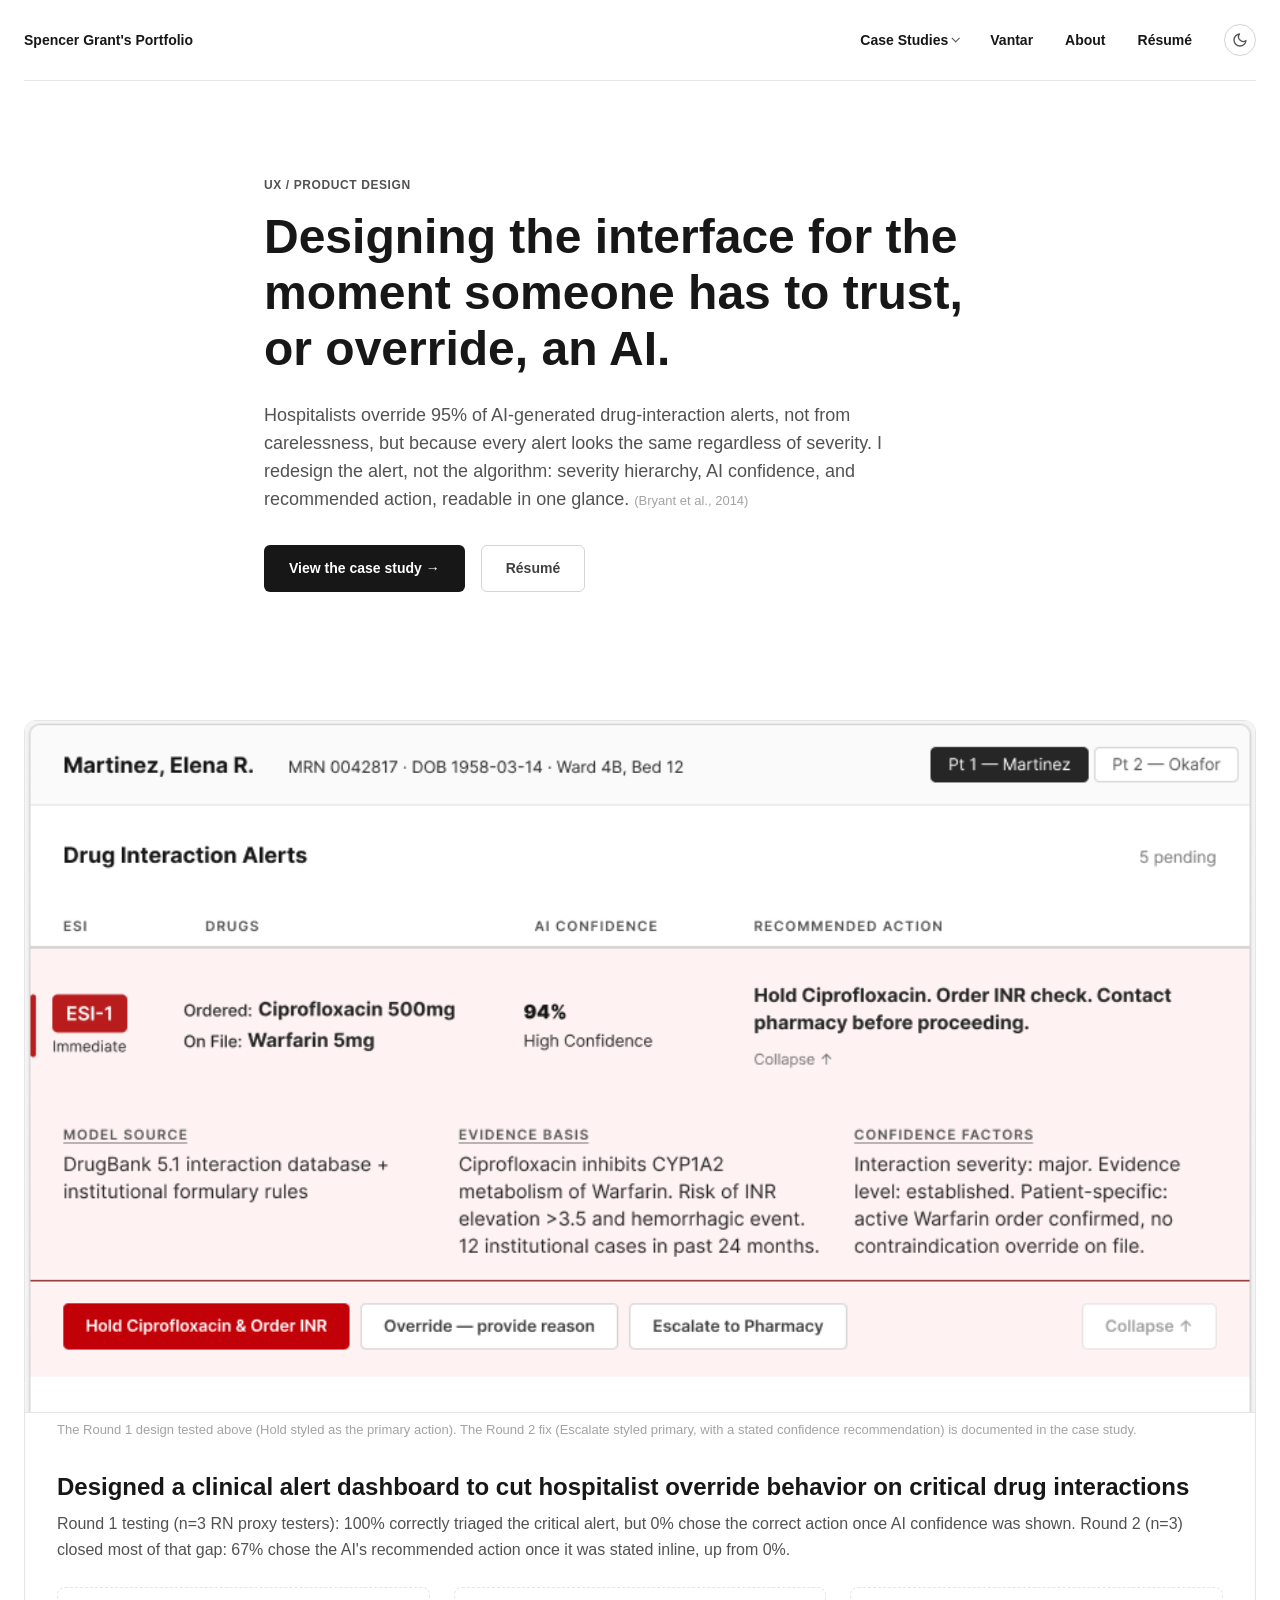
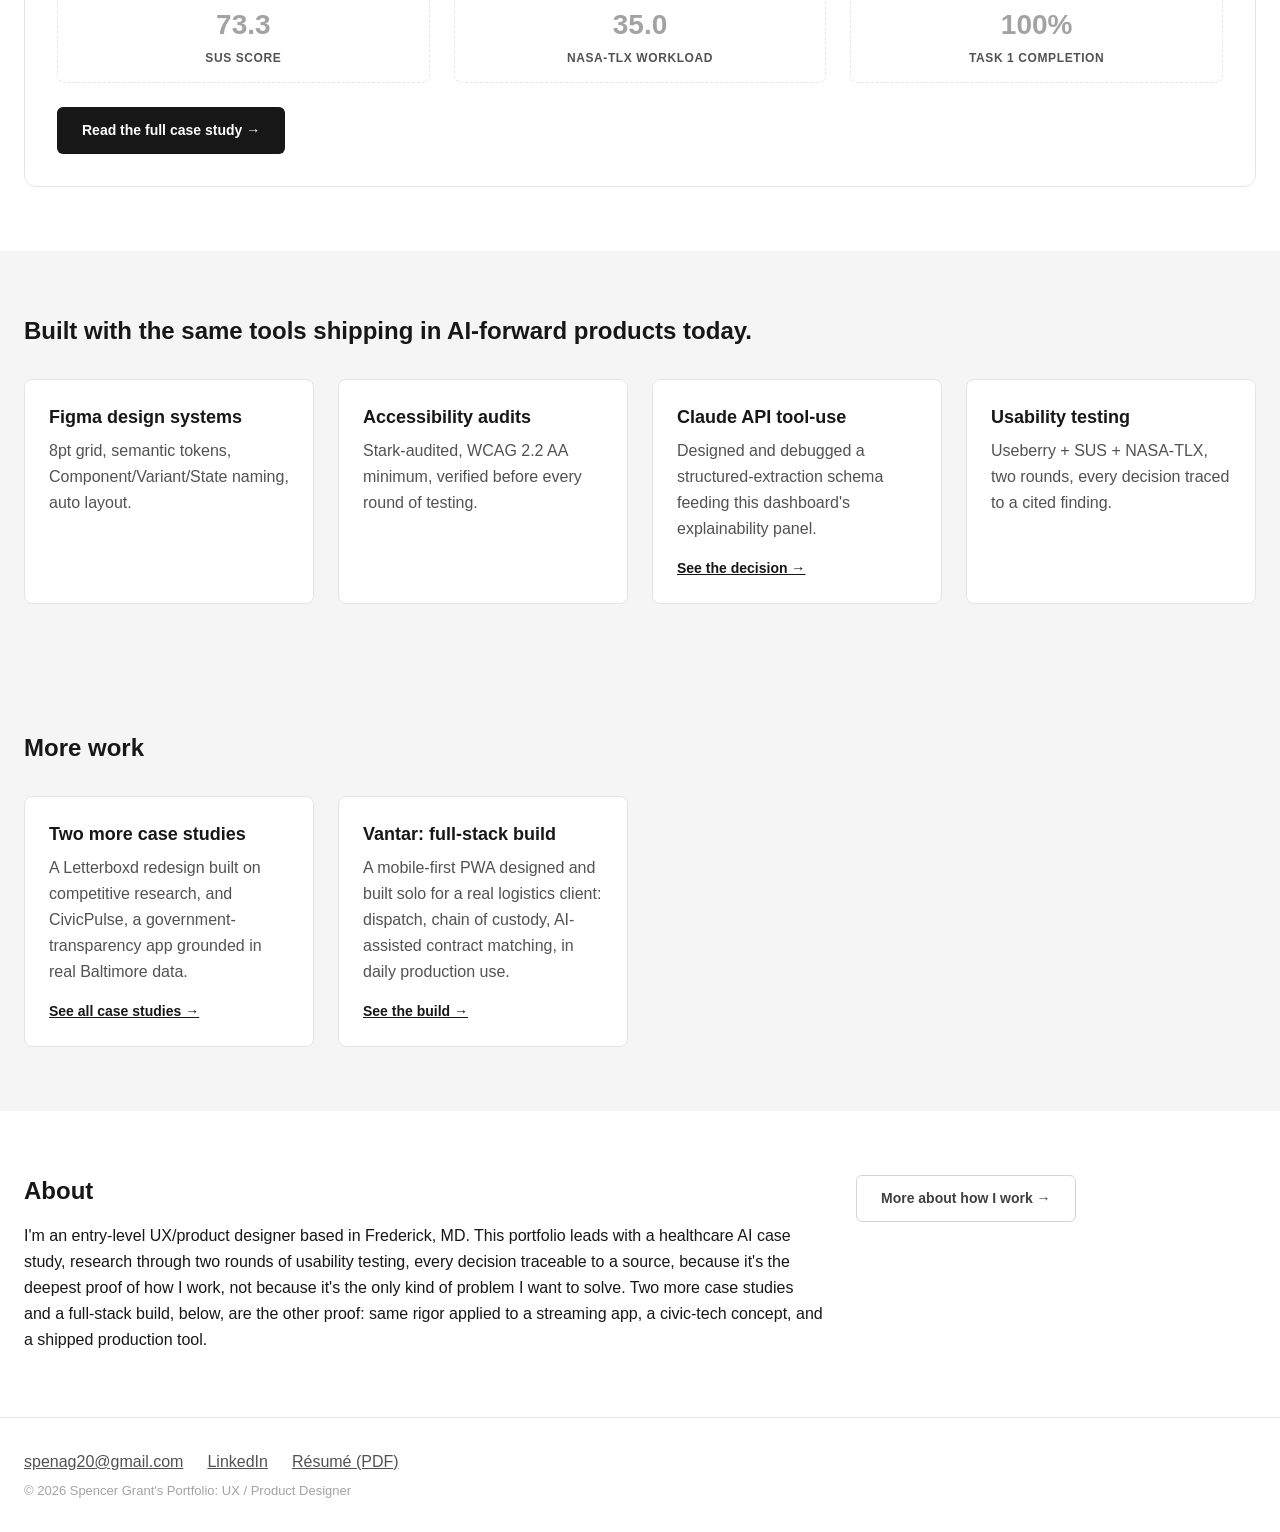
==== index.html @ dddcddc1 "Rename remaining Healthcare AI Dashboard references to Alert Fatigue Case Study Finishes the rename " ====
<!DOCTYPE html>
<html lang="en">
<head>
<meta charset="UTF-8">
<meta name="viewport" content="width=device-width, initial-scale=1.0">
<title>Spencer Grant's Portfolio: UX / Product Designer</title>
<meta name="description" content="UX/product design portfolio: a healthcare AI case study built through two rounds of usability testing (SUS, NASA-TLX, WCAG 2.2), plus a shipped full-stack PWA in daily production use.">
<link rel="icon" type="image/svg+xml" href="data:image/svg+xml,%3Csvg xmlns='http://www.w3.org/2000/svg' viewBox='0 0 32 32'%3E%3Crect width='32' height='32' rx='7' fill='%23171717'/%3E%3Ctext x='16' y='21.5' font-family='Arial,Helvetica,sans-serif' font-size='13' font-weight='700' fill='%23f5f5f5' text-anchor='middle'%3ESG%3C/text%3E%3C/svg%3E">
<link rel="stylesheet" href="styles.css">
<script src="theme.js"></script>
</head>
<body>

<div class="container">
  <nav class="site-nav">
    <a class="logo" href="index.html">Spencer Grant's Portfolio</a>
    <div class="nav-right">
    <ul id="nav-menu">
      <li class="nav-dropdown">
        <a href="case-studies.html">Case Studies</a>
        <div class="nav-dropdown-menu">
          <a href="case-study.html">Alert Fatigue Case Study<span>Tackling alarm fatigue in clinical alerts</span></a>
          <a href="letterboxd.html">Reframing Letterboxd<span>Implementing new features and improving user engagement</span></a>
          <a href="civicpulse.html">CivicPulse<span>Making civic data transparent</span></a>
        </div>
      </li>
      <li><a href="vantar.html">Vantar</a></li>
      <li><a href="about.html">About</a></li>
      <li><a href="resume.html">Résumé</a></li>
    </ul>
    <button id="theme-toggle" class="theme-toggle" type="button" aria-label="Toggle dark mode"></button>
    <button id="nav-toggle" class="nav-toggle" type="button" aria-label="Open menu" aria-expanded="false" aria-controls="nav-menu">
      <span class="nav-toggle-bar"></span>
      <span class="nav-toggle-bar"></span>
      <span class="nav-toggle-bar"></span>
    </button>
  </div>
  </nav>
</div>

<!-- HERO -->
<section class="hero">
  <div class="container prose">
    <p class="type-label-upper eyebrow">UX / Product Design</p>
    <h1 class="type-display">Designing the interface for the moment someone has to trust, or override, an AI.</h1>
    <p class="type-body-lg subline">
      Hospitalists override 95% of AI-generated drug-interaction alerts, not from carelessness, but because
      every alert looks the same regardless of severity. I redesign the alert, not the algorithm: severity
      hierarchy, AI confidence, and recommended action, readable in one glance.
      <cite class="type-caption">(Bryant et al., 2014)</cite>
    </p>
    <div class="btn-row">
      <a class="btn btn-primary" href="case-study.html">View the case study →</a>
      <a class="btn btn-secondary" href="resume.html">Résumé</a>
    </div>
  </div>
</section>

<!-- FEATURED CASE STUDY -->
<section>
  <div class="container">
    <div class="featured-card">
      <div class="image-slot" style="padding: 0; align-items: flex-start;">
        <img src="assets/triage-esi1-expanded.png" alt="Alert Fatigue Case Study: the ESI-1 critical alert expanded, showing AI confidence, evidence basis, and the Hold/Override/Escalate action row" style="width:100%; height:100%; object-fit: cover; object-position: top;">
      </div>
      <p class="type-caption" style="padding: var(--sp-sm) var(--sp-xl) 0;">The Round 1 design tested above (Hold styled as the primary action). The Round 2 fix (Escalate styled primary, with a stated confidence recommendation) is documented in the case study.</p>
      <div class="card-body">
        <h2 class="type-h2">Designed a clinical alert dashboard to cut hospitalist override behavior on critical drug interactions</h2>
        <p class="type-body outcome-line">
          Round 1 testing (n=3 RN proxy testers): 100% correctly triaged the critical alert, but 0% chose
          the correct action once AI confidence was shown. Round 2 (n=3) closed most of that gap: 67%
          chose the AI's recommended action once it was stated inline, up from 0%.
        </p>
        <div class="stat-row">
          <div class="stat">
            <div class="value">73.3</div>
            <div class="type-label-upper label">SUS Score</div>
          </div>
          <div class="stat">
            <div class="value">35.0</div>
            <div class="type-label-upper label">NASA-TLX Workload</div>
          </div>
          <div class="stat">
            <div class="value">100%</div>
            <div class="type-label-upper label">Task 1 Completion</div>
          </div>
        </div>
        <a class="btn btn-primary" href="case-study.html">Read the full case study →</a>
      </div>
    </div>
  </div>
</section>

<!-- TECHNICAL LITERACY -->
<section class="section-muted">
  <div class="container">
    <h2 class="type-h2" style="margin-bottom: var(--sp-xl);">Built with the same tools shipping in AI-forward products today.</h2>
    <div class="tile-grid">
      <div class="tile">
        <h3 class="type-h3">Figma design systems</h3>
        <p class="type-body">8pt grid, semantic tokens, Component/Variant/State naming, auto layout.</p>
      </div>
      <div class="tile">
        <h3 class="type-h3">Accessibility audits</h3>
        <p class="type-body">Stark-audited, WCAG 2.2 AA minimum, verified before every round of testing.</p>
      </div>
      <div class="tile">
        <h3 class="type-h3">Claude API tool-use</h3>
        <p class="type-body">Designed and debugged a structured-extraction schema feeding this dashboard's explainability panel.</p>
        <a href="case-study.html#d1-002">See the decision →</a>
      </div>
      <div class="tile">
        <h3 class="type-h3">Usability testing</h3>
        <p class="type-body">Useberry + SUS + NASA-TLX, two rounds, every decision traced to a cited finding.</p>
      </div>
    </div>
  </div>
</section>

<!-- MORE WORK -->
<section class="section-muted">
  <div class="container">
    <h2 class="type-h2" style="margin-bottom: var(--sp-xl);">More work</h2>
    <div class="tile-grid">
      <div class="tile">
        <h3 class="type-h3">Two more case studies</h3>
        <p class="type-body">A Letterboxd redesign built on competitive research, and CivicPulse, a government-transparency app grounded in real Baltimore data.</p>
        <a href="case-studies.html">See all case studies →</a>
      </div>
      <div class="tile">
        <h3 class="type-h3">Vantar: full-stack build</h3>
        <p class="type-body">A mobile-first PWA designed and built solo for a real logistics client: dispatch, chain of custody, AI-assisted contract matching, in daily production use.</p>
        <a href="vantar.html">See the build →</a>
      </div>
    </div>
  </div>
</section>

<!-- ABOUT TEASER -->
<section>
  <div class="container split">
    <div>
      <h2 class="type-h2" style="margin-bottom: var(--sp-md);">About</h2>
      <p class="type-body">
        I'm an entry-level UX/product designer based in Frederick, MD. This portfolio leads with a
        healthcare AI case study, research through two rounds of usability testing, every decision
        traceable to a source, because it's the deepest proof of how I work, not because it's the only kind
        of problem I want to solve. Two more case studies and a full-stack build, below, are the other
        proof: same rigor applied to a streaming app, a civic-tech concept, and a shipped production tool.
      </p>
    </div>
    <div>
      <a class="btn btn-secondary" href="about.html">More about how I work →</a>
    </div>
  </div>
</section>

<footer class="site-footer">
  <div class="container">
    <div class="links">
      <a href="mailto:spenag20@gmail.com">spenag20@gmail.com</a>
      <a href="https://www.linkedin.com/in/spencergrantux" target="_blank" rel="noopener">LinkedIn</a>
      <a href="resume.html">Résumé (PDF)</a>
    </div>
    <p class="type-caption">© 2026 Spencer Grant's Portfolio: UX / Product Designer</p>
  </div>
</footer>

</body>
</html>
---- styles.css ----
/* Portfolio prototype styles — tokens sourced from portfolio/VISUAL_SYSTEM.md,
   which itself extends case-studies/case-study-1-healthcare-ai/design/FIGMA_SPEC.md.
   Chrome is intentionally monochrome — color is reserved for product screenshots. */

*, *::before, *::after { box-sizing: border-box; margin: 0; padding: 0; }

:root {
  /* Color */
  --text-primary: #171717;
  --text-secondary: #525252;
  --text-tertiary: #a3a3a3;
  --surface-default: #ffffff;
  --surface-muted: #f5f5f5;
  --border-default: #e5e5e5;
  --button-primary: #171717;
  --button-primary-text: #ffffff;
  --button-secondary: #ffffff;
  --button-secondary-text: #404040;
  --button-border: #d4d4d4;
  --button-primary-hover: #000000;

  /* Spacing (8pt scale, extended per VISUAL_SYSTEM.md) */
  --sp-xs: 4px;
  --sp-sm: 8px;
  --sp-md: 16px;
  --sp-lg: 24px;
  --sp-xl: 32px;
  --sp-2xl: 48px;
  --sp-3xl: 64px;
  --sp-4xl: 96px;

  /* Layout */
  --container-max: 1280px;
  --prose-max: 800px;
}

@media (prefers-color-scheme: dark) {
  :root:not([data-theme="light"]) {
    --text-primary: #f5f5f5;
    --text-secondary: #a3a3a3;
    --text-tertiary: #737373;
    --surface-default: #171717;
    --surface-muted: #262626;
    --border-default: #404040;
    --button-primary: #f5f5f5;
    --button-primary-text: #171717;
    --button-secondary: #262626;
    --button-secondary-text: #e5e5e5;
    --button-border: #525252;
    --button-primary-hover: #ffffff;
  }
}

:root[data-theme="dark"] {
  --text-primary: #f5f5f5;
  --text-secondary: #a3a3a3;
  --text-tertiary: #737373;
  --surface-default: #171717;
  --surface-muted: #262626;
  --border-default: #404040;
  --button-primary: #f5f5f5;
  --button-primary-text: #171717;
  --button-secondary: #262626;
  --button-secondary-text: #e5e5e5;
  --button-border: #525252;
  --button-primary-hover: #ffffff;
}

@media print {
  :root, :root[data-theme="dark"], :root[data-theme="light"] {
    --text-primary: #171717;
    --text-secondary: #525252;
    --text-tertiary: #a3a3a3;
    --surface-default: #ffffff;
    --surface-muted: #f5f5f5;
    --border-default: #e5e5e5;
    --button-primary: #171717;
    --button-primary-text: #ffffff;
    --button-secondary: #ffffff;
    --button-secondary-text: #404040;
    --button-border: #d4d4d4;
  }
}

html { -webkit-text-size-adjust: 100%; }

body {
  font-family: -apple-system, 'SF Pro Text', 'Segoe UI', Roboto, Inter, sans-serif;
  background: var(--surface-default);
  color: var(--text-primary);
  line-height: 1.5;
  transition: background-color 0.15s ease, color 0.15s ease;
}

a { color: inherit; }

/* ── Type scale ── */

.type-display { font-size: 48px; font-weight: 700; line-height: 56px; }
.type-h1 { font-size: 32px; font-weight: 700; line-height: 40px; }
.type-h2 { font-size: 24px; font-weight: 700; line-height: 32px; }
.type-h3 { font-size: 18px; font-weight: 600; line-height: 26px; }
.type-body-lg { font-size: 18px; font-weight: 400; line-height: 28px; }
.type-body { font-size: 16px; font-weight: 400; line-height: 26px; }
.type-caption { font-size: 13px; font-weight: 400; line-height: 18px; color: var(--text-tertiary); }
.type-label-upper {
  font-size: 12px; font-weight: 600; line-height: 16px;
  text-transform: uppercase; letter-spacing: 0.05em; color: var(--text-secondary);
}

@media (max-width: 640px) {
  .type-display { font-size: 34px; line-height: 42px; }
  .type-h1 { font-size: 26px; line-height: 34px; }
  .type-h2 { font-size: 20px; line-height: 28px; }
}

/* ── Layout ── */

.container { max-width: var(--container-max); margin: 0 auto; padding: 0 var(--sp-lg); }
.prose { max-width: var(--prose-max); }

section { padding: var(--sp-3xl) 0; }
@media (max-width: 640px) { section { padding: var(--sp-2xl) 0; } }

.section-muted { background: var(--surface-muted); }

/* ── Nav ── */

.site-nav {
  display: flex;
  align-items: center;
  justify-content: space-between;
  padding: var(--sp-lg) 0;
  border-bottom: 1px solid var(--border-default);
}

.site-nav .logo { font-weight: 700; text-decoration: none; }

.nav-right { display: flex; align-items: center; gap: var(--sp-xl); }

.site-nav ul {
  display: flex;
  gap: var(--sp-xl);
  list-style: none;
}

.site-nav a { text-decoration: none; font-size: 14px; font-weight: 600; }
.site-nav a:hover { text-decoration: underline; }

.nav-dropdown { position: relative; }
.nav-dropdown > a { display: inline-flex; align-items: center; gap: 4px; }
.nav-dropdown > a::after {
  content: "";
  width: 6px;
  height: 6px;
  border-right: 1.5px solid var(--text-secondary);
  border-bottom: 1.5px solid var(--text-secondary);
  transform: rotate(45deg) translateY(-1px);
  margin-top: -3px;
}

.nav-dropdown-menu {
  position: absolute;
  top: 100%;
  left: -12px;
  margin-top: var(--sp-sm);
  min-width: 240px;
  background: var(--surface-default);
  border: 1px solid var(--border-default);
  border-radius: 8px;
  box-shadow: 0 12px 28px rgba(0, 0, 0, 0.12);
  padding: var(--sp-xs);
  opacity: 0;
  visibility: hidden;
  transform: translateY(-4px);
  transition: opacity 0.15s ease, transform 0.15s ease, visibility 0.15s;
  z-index: 30;
}

.nav-dropdown:hover .nav-dropdown-menu,
.nav-dropdown:focus-within .nav-dropdown-menu {
  opacity: 1;
  visibility: visible;
  transform: translateY(0);
}

.nav-dropdown-menu a {
  display: flex;
  flex-direction: column;
  gap: 2px;
  padding: var(--sp-sm) var(--sp-md);
  border-radius: 6px;
  font-weight: 600;
  white-space: nowrap;
}
.nav-dropdown-menu a:hover { background: var(--surface-muted); text-decoration: none; }
.nav-dropdown-menu a span {
  font-size: 12px;
  font-weight: 400;
  color: var(--text-tertiary);
}

@media (prefers-reduced-motion: reduce) {
  .nav-dropdown-menu { transition: none; }
}

.theme-toggle {
  display: inline-flex;
  align-items: center;
  justify-content: center;
  width: 32px;
  height: 32px;
  color: var(--text-secondary);
  background: none;
  border: 1px solid var(--button-border);
  border-radius: 50%;
  padding: 0;
  cursor: pointer;
}
.theme-toggle:hover { color: var(--text-primary); border-color: var(--text-tertiary); }
.theme-toggle svg { display: block; }

/* ── Mobile nav toggle ── */

.nav-toggle {
  display: none;
  flex-direction: column;
  justify-content: center;
  align-items: center;
  gap: 4px;
  width: 32px;
  height: 32px;
  padding: 0;
  background: none;
  border: none;
  cursor: pointer;
  flex-shrink: 0;
}
.nav-toggle-bar {
  display: block;
  width: 18px;
  height: 2px;
  background: var(--text-primary);
  border-radius: 2px;
  transition: transform 0.2s ease, opacity 0.2s ease;
}
.nav-toggle[aria-expanded="true"] .nav-toggle-bar:nth-child(1) { transform: translateY(6px) rotate(45deg); }
.nav-toggle[aria-expanded="true"] .nav-toggle-bar:nth-child(2) { opacity: 0; }
.nav-toggle[aria-expanded="true"] .nav-toggle-bar:nth-child(3) { transform: translateY(-6px) rotate(-45deg); }
@media (prefers-reduced-motion: reduce) {
  .nav-toggle-bar { transition: none; }
}

@media (max-width: 768px) {
  .nav-toggle { display: flex; }

  .site-nav { position: relative; }

  .site-nav ul {
    display: none;
    position: absolute;
    top: 100%;
    left: calc(-1 * var(--sp-lg));
    right: calc(-1 * var(--sp-lg));
    flex-direction: column;
    gap: 0;
    background: var(--surface-default);
    border-bottom: 1px solid var(--border-default);
    padding: var(--sp-sm) var(--sp-lg) var(--sp-lg);
    box-shadow: 0 12px 28px rgba(0, 0, 0, 0.12);
    z-index: 40;
  }
  .site-nav ul.is-open { display: flex; }
  .site-nav ul li { width: 100%; }
  .site-nav ul > li > a { display: block; padding: var(--sp-sm) 0; }

  .nav-dropdown > a::after { display: none; }
  .nav-dropdown-menu {
    position: static;
    opacity: 1;
    visibility: visible;
    transform: none;
    box-shadow: none;
    border: none;
    border-radius: 0;
    padding: 0 0 var(--sp-xs) var(--sp-md);
    margin-top: 0;
    min-width: 0;
    display: none;
    flex-direction: column;
  }
  .site-nav ul.is-open .nav-dropdown-menu { display: flex; }
  .nav-dropdown-menu a { padding: var(--sp-xs) 0; white-space: normal; }
}

/* ── Buttons ── */

.btn {
  display: inline-flex;
  align-items: center;
  gap: var(--sp-sm);
  padding: 12px var(--sp-lg);
  border-radius: 6px;
  font-size: 14px;
  font-weight: 600;
  text-decoration: none;
  border: 1px solid transparent;
}

.btn-primary { background: var(--button-primary); color: var(--button-primary-text); }
.btn-primary:hover { background: var(--button-primary-hover); }

.btn-secondary {
  background: var(--button-secondary);
  color: var(--button-secondary-text);
  border-color: var(--button-border);
}
.btn-secondary:hover { background: var(--surface-muted); }

.btn-row { display: flex; gap: var(--sp-md); flex-wrap: wrap; }

/* ── Hero ── */

.hero { padding-top: var(--sp-4xl); padding-bottom: var(--sp-3xl); }
.hero .eyebrow { margin-bottom: var(--sp-md); }
.hero h1 { margin-bottom: var(--sp-lg); }
.hero .subline { color: var(--text-secondary); margin-bottom: var(--sp-xl); max-width: 640px; }
.hero cite { font-style: normal; color: var(--text-tertiary); }

/* ── Featured case study ── */

.featured-card {
  border: 1px solid var(--border-default);
  border-radius: 12px;
  overflow: hidden;
}

.image-slot {
  background: var(--surface-muted);
  aspect-ratio: 16 / 9;
  display: flex;
  align-items: center;
  justify-content: center;
  color: var(--text-tertiary);
  font-size: 14px;
}

.figma-embed {
  border: 1px solid var(--border-default);
  border-radius: 8px;
  overflow: hidden;
  margin-bottom: var(--sp-sm);
  background: var(--surface-muted);
}

.figma-embed iframe {
  display: block;
  width: 100%;
  height: 640px;
  border: none;
}

.shot-frame {
  position: relative;
  border: 1px solid var(--border-default);
  border-radius: 8px;
  overflow: hidden;
  margin-bottom: var(--sp-sm);
}

.shot-frame img {
  display: block;
  width: 100%;
  height: auto;
}

/* Expand-on-hover, scoped to compact screenshot grids where thumbnails
   are too small to read at a glance (Vantar's "A closer look" gallery,
   Letterboxd's current-vs-redesign comparison). */
.shot-zoom-grid .shot-frame {
  transition: transform 0.3s ease, box-shadow 0.3s ease;
  cursor: zoom-in;
}
.shot-zoom-grid .shot-frame:hover {
  transform: scale(1.6);
  z-index: 10;
  box-shadow: 0 12px 32px rgba(0, 0, 0, 0.35);
}
@media (prefers-reduced-motion: reduce) {
  .shot-zoom-grid .shot-frame { transition: none; }
  .shot-zoom-grid .shot-frame:hover { transform: none; box-shadow: none; }
}

/* Compact current-vs-redesign screenshot rows (Letterboxd case study) */
.compare-row-label { color: var(--text-tertiary); }
.compare-row-label.is-after { color: var(--text-primary); }
.compare-thumbs {
  display: grid;
  grid-template-columns: repeat(4, minmax(0, 200px));
  gap: var(--sp-md);
  justify-content: center;
}
.compare-thumbs .shot-frame { margin-bottom: var(--sp-xs); }
.compare-thumbs .type-caption { text-align: center; }
@media (max-width: 640px) {
  .compare-thumbs { grid-template-columns: repeat(2, minmax(0, 160px)); }
}

.featured-card .image-slot {
  border-bottom: 1px solid var(--border-default);
  aspect-ratio: 16 / 9;
  display: flex;
  align-items: center;
  justify-content: center;
  color: var(--text-tertiary);
  font-size: 14px;
}

.featured-card .card-body { padding: var(--sp-xl); }
.featured-card h2 { margin-bottom: var(--sp-sm); }
.featured-card .outcome-line { color: var(--text-secondary); margin-bottom: var(--sp-lg); }

/* ── Stat callouts ── */

.stat-row {
  display: grid;
  grid-template-columns: repeat(3, 1fr);
  gap: var(--sp-lg);
  margin-bottom: var(--sp-lg);
}

@media (max-width: 640px) {
  .stat-row { grid-template-columns: 1fr; }
}

.stat {
  border: 1px dashed var(--border-default);
  border-radius: 8px;
  padding: var(--sp-md);
  text-align: center;
}

.stat .value {
  font-size: 28px;
  font-weight: 700;
  color: var(--text-tertiary);
}

.stat .value.filled { color: var(--text-primary); }

.stat .label { margin-top: var(--sp-xs); }

/* ── Pending placeholder ── */

.pending {
  display: inline-block;
  border: 1px dashed var(--border-default);
  border-radius: 6px;
  padding: 2px 8px;
  font-size: 12px;
  font-weight: 600;
  color: var(--text-tertiary);
  background: var(--surface-muted);
}

.pending-block {
  border: 1px dashed var(--border-default);
  border-radius: 8px;
  padding: var(--sp-lg);
  background: var(--surface-muted);
  color: var(--text-secondary);
  font-size: 14px;
}

/* ── Technical literacy strip ── */

.tile-grid {
  display: grid;
  grid-template-columns: repeat(4, 1fr);
  gap: var(--sp-lg);
}

@media (max-width: 900px) {
  .tile-grid { grid-template-columns: repeat(2, 1fr); }
}
@media (max-width: 480px) {
  .tile-grid { grid-template-columns: 1fr; }
}

/* Narrower variant for card grids holding paragraph-length copy (case
   study findings/decisions, build tiles) — 4 tracks leaves columns too
   tight for that much text even at the full .container width. */
.tile-grid-prose { grid-template-columns: repeat(2, 1fr); }
@media (max-width: 640px) {
  .tile-grid-prose { grid-template-columns: 1fr; }
}

/* Three even columns — for small sets of card content (e.g. 3 decisions). */
.tile-grid-3 { grid-template-columns: repeat(3, 1fr); }
@media (max-width: 900px) { .tile-grid-3 { grid-template-columns: 1fr; } }

.tile {
  background: var(--surface-default);
  border: 1px solid var(--border-default);
  border-radius: 8px;
  padding: var(--sp-lg);
  display: flex;
  flex-direction: column;
}

.tile h3 { margin-bottom: var(--sp-sm); }
.tile p.type-body { color: var(--text-secondary); flex: 1 0 auto; margin-bottom: var(--sp-sm); }
.tile .source { margin-top: auto; padding-top: var(--sp-sm); }
.tile a { font-size: 14px; font-weight: 600; text-decoration: underline; margin-top: auto; padding-top: var(--sp-sm); }

/* One-card, arrow-navigated feature carousel (CivicPulse "Five screens") */
.feature-carousel-card {
  background: var(--surface-default);
  border: 1px solid var(--border-default);
  border-radius: 8px;
  padding: var(--sp-lg);
  margin-top: var(--sp-lg);
  display: flex;
  align-items: center;
  gap: var(--sp-lg);
}
.feature-slide {
  display: none;
  flex: 1;
  grid-template-columns: 200px 1fr;
  gap: var(--sp-xl);
  align-items: center;
}
.feature-slide.is-active { display: grid; }
.feature-slide .shot-frame { max-width: 200px; margin: 0 auto; }
.feature-slide-copy .type-label-upper { margin-bottom: var(--sp-sm); }
.carousel-arrow {
  flex-shrink: 0;
  width: 36px;
  height: 36px;
  border-radius: 999px;
  border: 1px solid var(--border-default);
  background: var(--surface-muted);
  color: var(--text-primary);
  font-size: 20px;
  line-height: 1;
  cursor: pointer;
}
.carousel-arrow:hover { background: var(--border-default); }
.carousel-dots {
  display: flex;
  justify-content: center;
  gap: var(--sp-sm);
  margin-top: var(--sp-md);
}
.carousel-dot {
  width: 8px;
  height: 8px;
  padding: 0;
  border: none;
  border-radius: 50%;
  background: var(--border-default);
  cursor: pointer;
}
.carousel-dot.is-active { background: var(--text-primary); }
@media (max-width: 640px) {
  .feature-carousel-card { flex-direction: column; }
  .feature-slide { grid-template-columns: 1fr; }
}

/* Citation links inside a .source line are references, not CTAs — undo
   the bold "Read more" tile-link treatment above. */
.tile .source a,
.fact .fact-source a {
  font-size: inherit;
  font-weight: 400;
  margin-top: 0;
  padding-top: 0;
  color: inherit;
  text-decoration: underline;
  text-underline-offset: 2px;
}
.tile .source a:hover,
.fact .fact-source a:hover { color: var(--text-primary); }

#sources li:target { color: var(--text-primary); }

/* ── About teaser / general two-col ── */

.split {
  display: grid;
  grid-template-columns: 2fr 1fr;
  gap: var(--sp-xl);
  align-items: start;
}
@media (max-width: 640px) { .split { grid-template-columns: 1fr; } }

.pill-row { display: flex; flex-wrap: wrap; gap: var(--sp-sm); }
.pill {
  border: 1px solid var(--border-default);
  border-radius: 999px;
  padding: 7px 16px;
  font-size: 13px;
  font-weight: 600;
  color: var(--text-secondary);
}

/* ── About hero: headshot + intro ── */

.about-hero {
  display: grid;
  grid-template-columns: 1fr 220px;
  gap: var(--sp-2xl);
  align-items: start;
}
.about-hero .about-headshot { order: 2; }
@media (max-width: 700px) {
  .about-hero { grid-template-columns: 1fr; }
  .about-hero .about-headshot { order: -1; max-width: 160px; }
}

.about-headshot {
  width: 100%;
  aspect-ratio: 1;
  object-fit: cover;
  object-position: top;
  border-radius: 12px;
  border: 1px solid var(--border-default);
  background: var(--surface-muted);
  display: block;
}

/* ── Case study page ── */

.meta-row {
  display: flex;
  flex-wrap: wrap;
  justify-content: space-between;
  gap: var(--sp-xl);
  margin: var(--sp-lg) 0 var(--sp-xl);
  padding-bottom: var(--sp-lg);
  border-bottom: 1px solid var(--border-default);
}
.meta-row .meta-item .label { margin-bottom: 2px; }

blockquote.opening-stat {
  border-left: 3px solid var(--text-primary);
  padding-left: var(--sp-lg);
  margin: var(--sp-lg) 0;
}

.case-section { margin-bottom: var(--sp-3xl); }
.case-section h2 { margin-bottom: var(--sp-lg); }
.case-section p { margin-bottom: var(--sp-md); color: var(--text-primary); }

.rq-list { padding-left: var(--sp-lg); margin-bottom: var(--sp-md); }
.rq-list li { margin-bottom: var(--sp-sm); }

.source-list a { text-decoration: underline; text-underline-offset: 2px; }
.source-list a:hover { color: var(--text-primary); }

/* ── Summary block: the "30-second summary" callout box ── */

.summary-block {
  border: 1px solid var(--border-default);
  border-radius: 8px;
  background: var(--surface-muted);
  padding: var(--sp-xl);
  margin: var(--sp-xl) 0 var(--sp-3xl);
}
.summary-block > .type-label-upper { margin-bottom: var(--sp-md) !important; }

/* ── Fact grid: hard numbers pulled out of prose, cited ── */

.fact-grid {
  display: grid;
  grid-template-columns: repeat(2, 1fr);
  gap: var(--sp-xl) var(--sp-2xl);
  margin: var(--sp-2xl) 0 var(--sp-xl);
}
@media (max-width: 640px) {
  .fact-grid { grid-template-columns: 1fr; }
}

.fact { border-top: 2px solid var(--text-primary); padding-top: var(--sp-sm); }
.fact .fact-value { font-size: 32px; font-weight: 700; line-height: 1.15; }
.fact .fact-body { color: var(--text-secondary); margin: var(--sp-xs) 0 var(--sp-sm); }
.fact .fact-source { color: var(--text-tertiary); }

/* ── Flow: a short ordered sequence (problem → status, etc.) ── */

.flow {
  display: grid;
  grid-template-columns: repeat(4, 1fr);
  gap: var(--sp-md);
}
@media (max-width: 900px) { .flow { grid-template-columns: repeat(2, 1fr); } }
@media (max-width: 480px) { .flow { grid-template-columns: 1fr; } }

.flow-step {
  position: relative;
  border: 1px solid var(--border-default);
  border-radius: 8px;
  padding: var(--sp-md);
  background: var(--surface-default);
}
.flow-step .flow-label { margin-bottom: var(--sp-xs); }
.flow-step p { color: var(--text-secondary); margin: 0; }

@media (min-width: 901px) {
  .flow-step:not(:last-child)::after {
    content: "→";
    position: absolute;
    top: 50%;
    right: calc(-1 * var(--sp-md) - 5px);
    transform: translateY(-50%);
    color: var(--text-tertiary);
  }
}

/* ── Bar chart: before/after metrics on a 0–100 scale, readable at a glance ── */

.bar-chart {
  display: grid;
  grid-template-columns: repeat(3, 1fr);
  gap: var(--sp-lg) var(--sp-xl);
}
@media (max-width: 800px) { .bar-chart { grid-template-columns: 1fr; } }

.bar-metric {
  border: 1px solid var(--border-default);
  border-radius: 8px;
  padding: var(--sp-md) var(--sp-lg);
}

.bar-metric-label { font-weight: 600; margin-bottom: var(--sp-md); }

.bar-rows { display: flex; flex-direction: column; gap: 10px; }

.bar-row {
  display: grid;
  grid-template-columns: 30px 1fr 44px;
  align-items: center;
  gap: var(--sp-sm);
}
.bar-row .bar-tag {
  font-size: 11px;
  font-weight: 700;
  color: var(--text-tertiary);
  letter-spacing: 0.02em;
}
.bar-row.is-after .bar-tag { color: var(--text-primary); }

.bar-track {
  height: 10px;
  border-radius: 5px;
  background: var(--surface-muted);
  overflow: hidden;
}
.bar-fill {
  height: 100%;
  border-radius: 5px;
  background: var(--text-tertiary);
}
.bar-row.is-after .bar-fill { background: var(--text-primary); }

.bar-row .bar-value {
  font-size: 13px;
  font-variant-numeric: tabular-nums;
  text-align: right;
  color: var(--text-secondary);
}
.bar-row.is-after .bar-value { color: var(--text-primary); font-weight: 700; }

/* Compact variant for embedding a two-bar comparison inside a .tile */
.bar-chart--compact {
  display: flex;
  flex-direction: column;
  gap: 8px;
  margin: var(--sp-sm) 0;
}
.bar-chart--compact .bar-row { grid-template-columns: 78px 1fr 40px; }

/* ── Footer ── */

.site-footer {
  border-top: 1px solid var(--border-default);
  padding: var(--sp-xl) 0;
  color: var(--text-secondary);
}
.site-footer .links { display: flex; gap: var(--sp-lg); flex-wrap: wrap; margin-bottom: var(--sp-sm); }
.site-footer a { text-decoration: underline; }
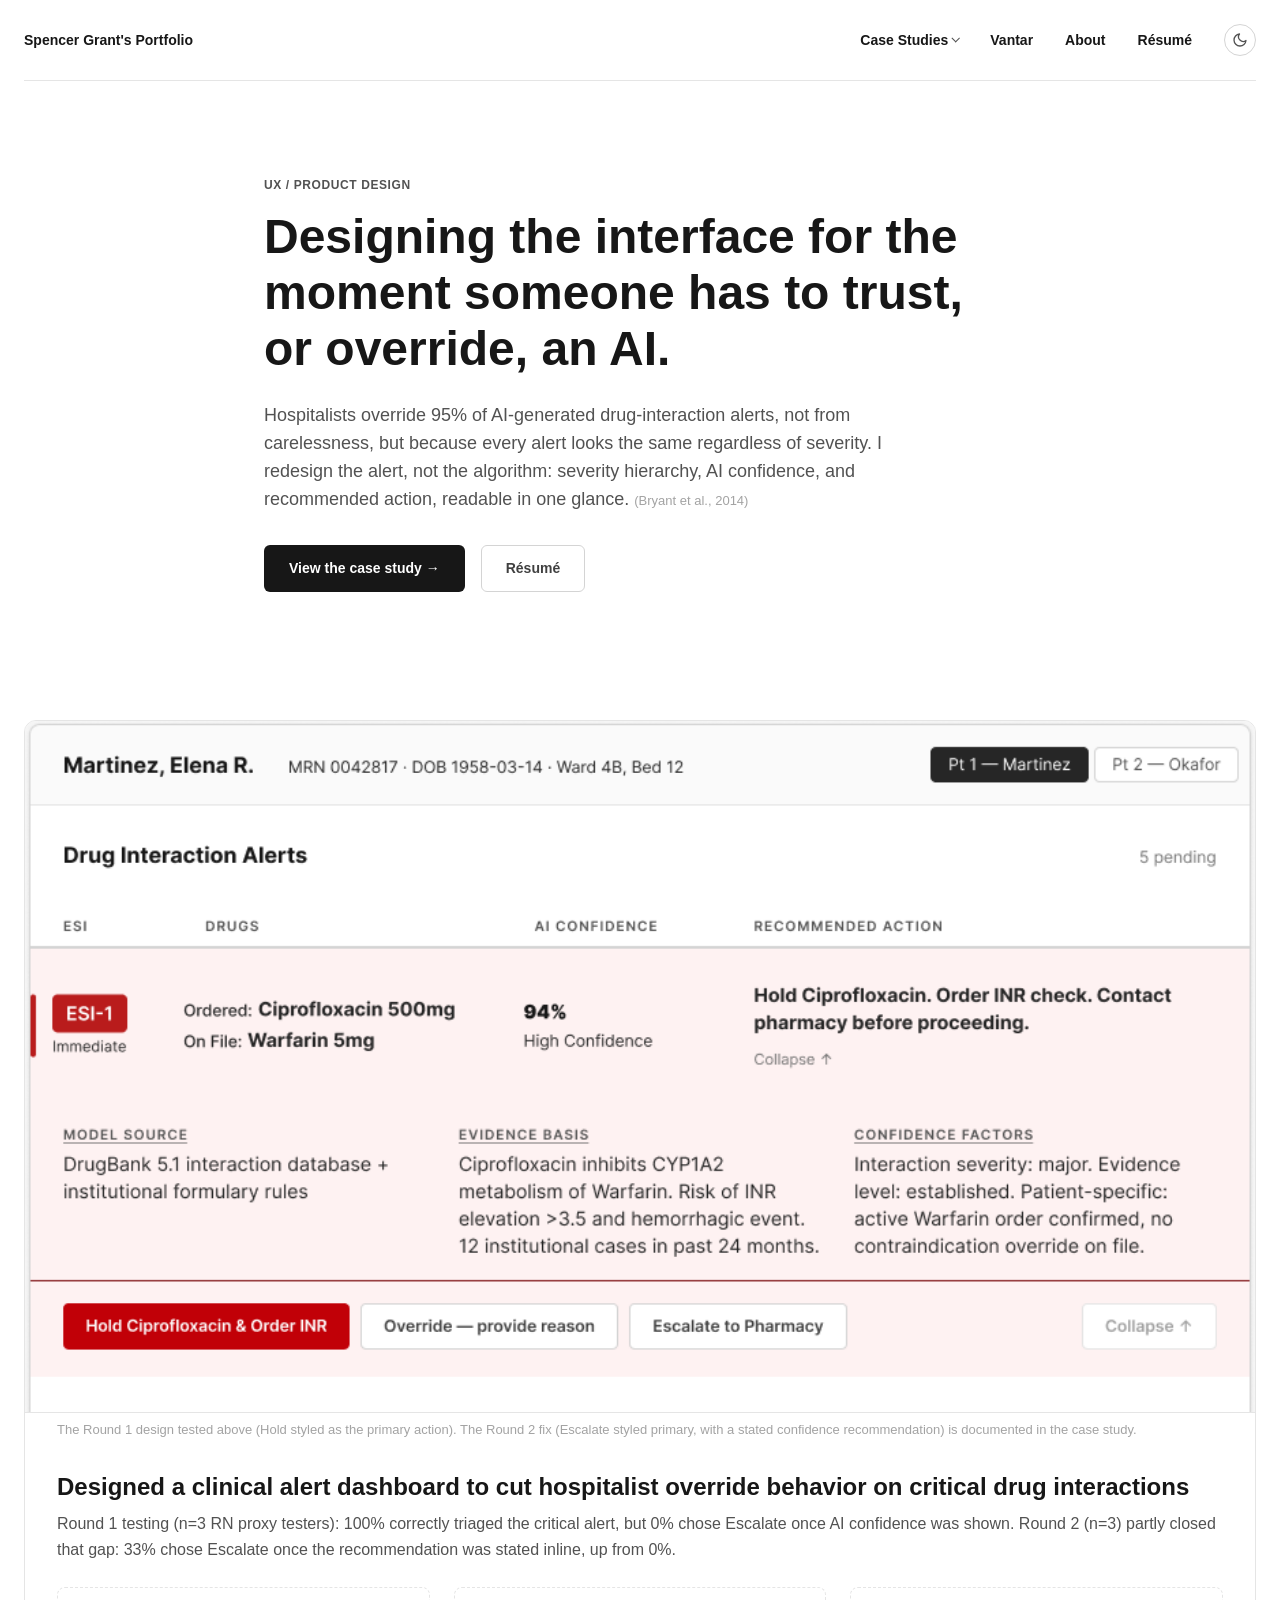
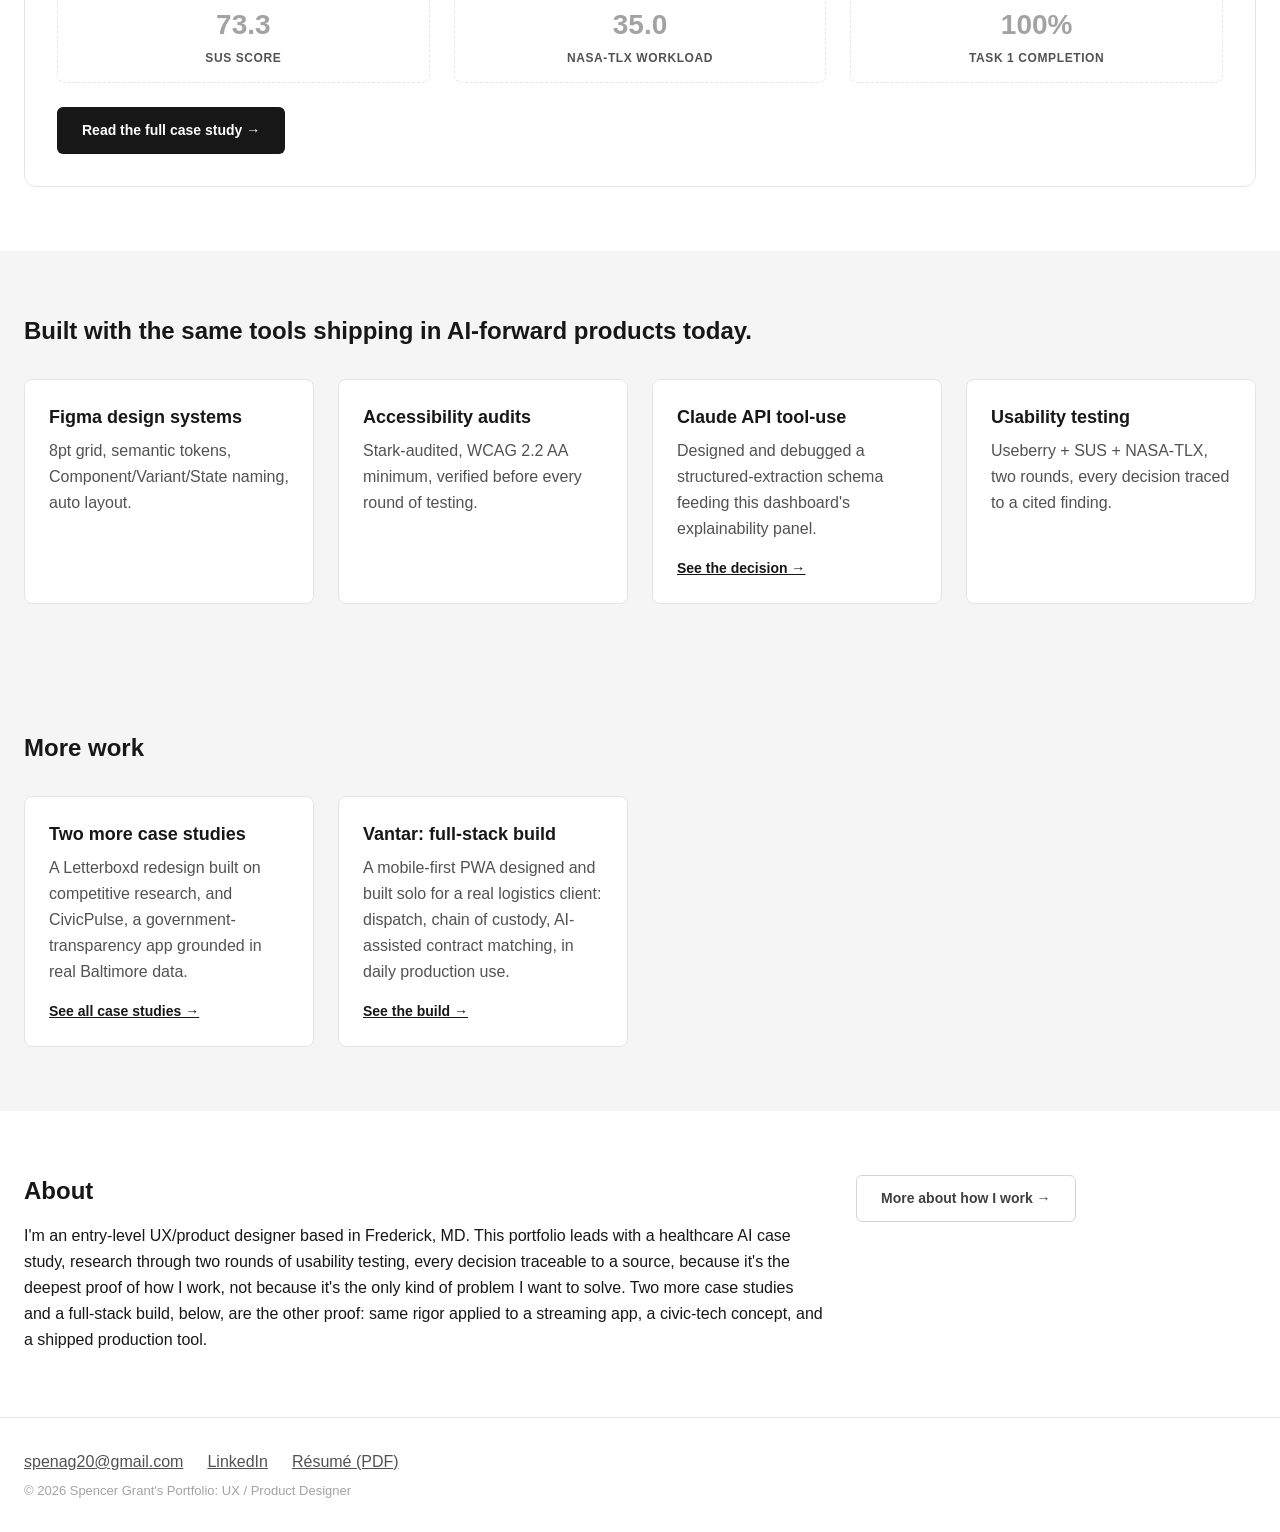
==== commit 19b23d02: "Fix stale Round 2 stat on homepage card Homepage said 67% chose Escalate in Round 2; the actual, cur" ====
--- a/index.html
+++ b/index.html
@@ -68,8 +68,8 @@
         <h2 class="type-h2">Designed a clinical alert dashboard to cut hospitalist override behavior on critical drug interactions</h2>
         <p class="type-body outcome-line">
           Round 1 testing (n=3 RN proxy testers): 100% correctly triaged the critical alert, but 0% chose
-          the correct action once AI confidence was shown. Round 2 (n=3) closed most of that gap: 67%
-          chose the AI's recommended action once it was stated inline, up from 0%.
+          Escalate once AI confidence was shown. Round 2 (n=3) partly closed that gap: 33%
+          chose Escalate once the recommendation was stated inline, up from 0%.
         </p>
         <div class="stat-row">
           <div class="stat">
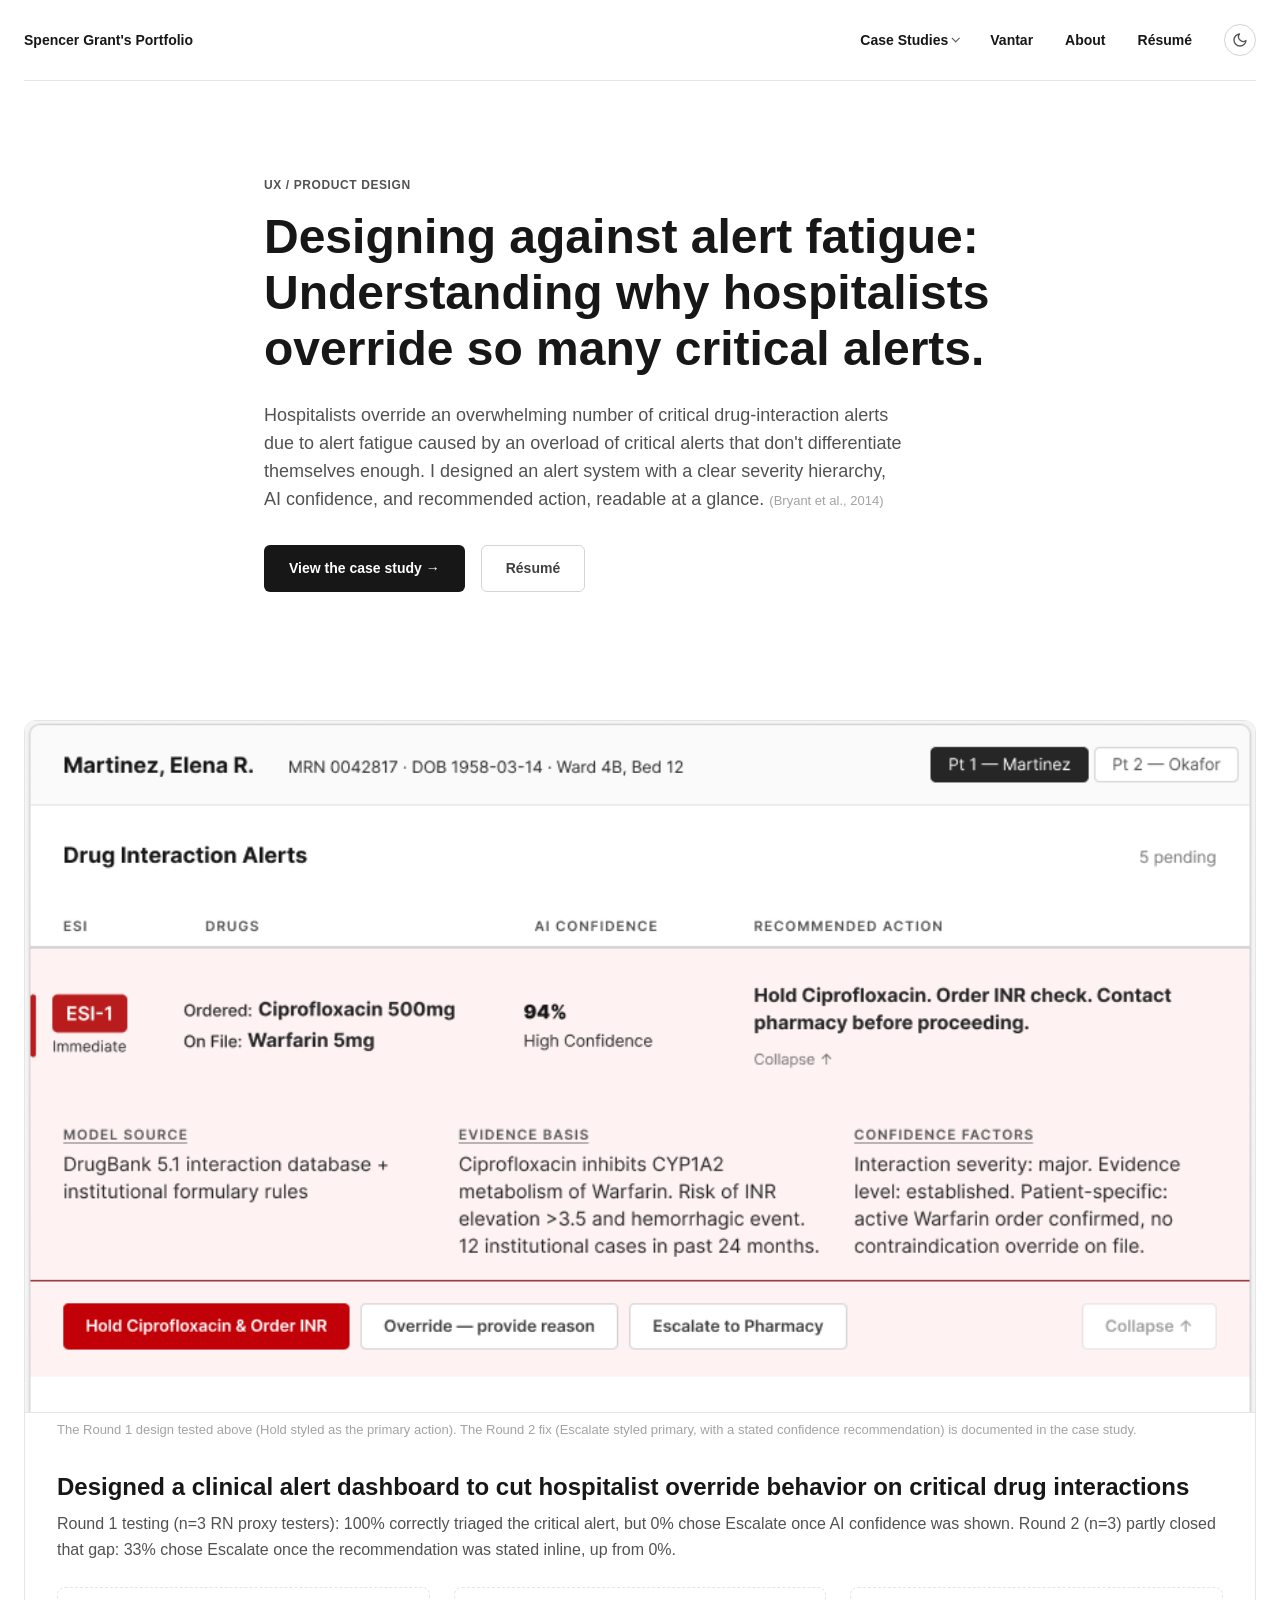
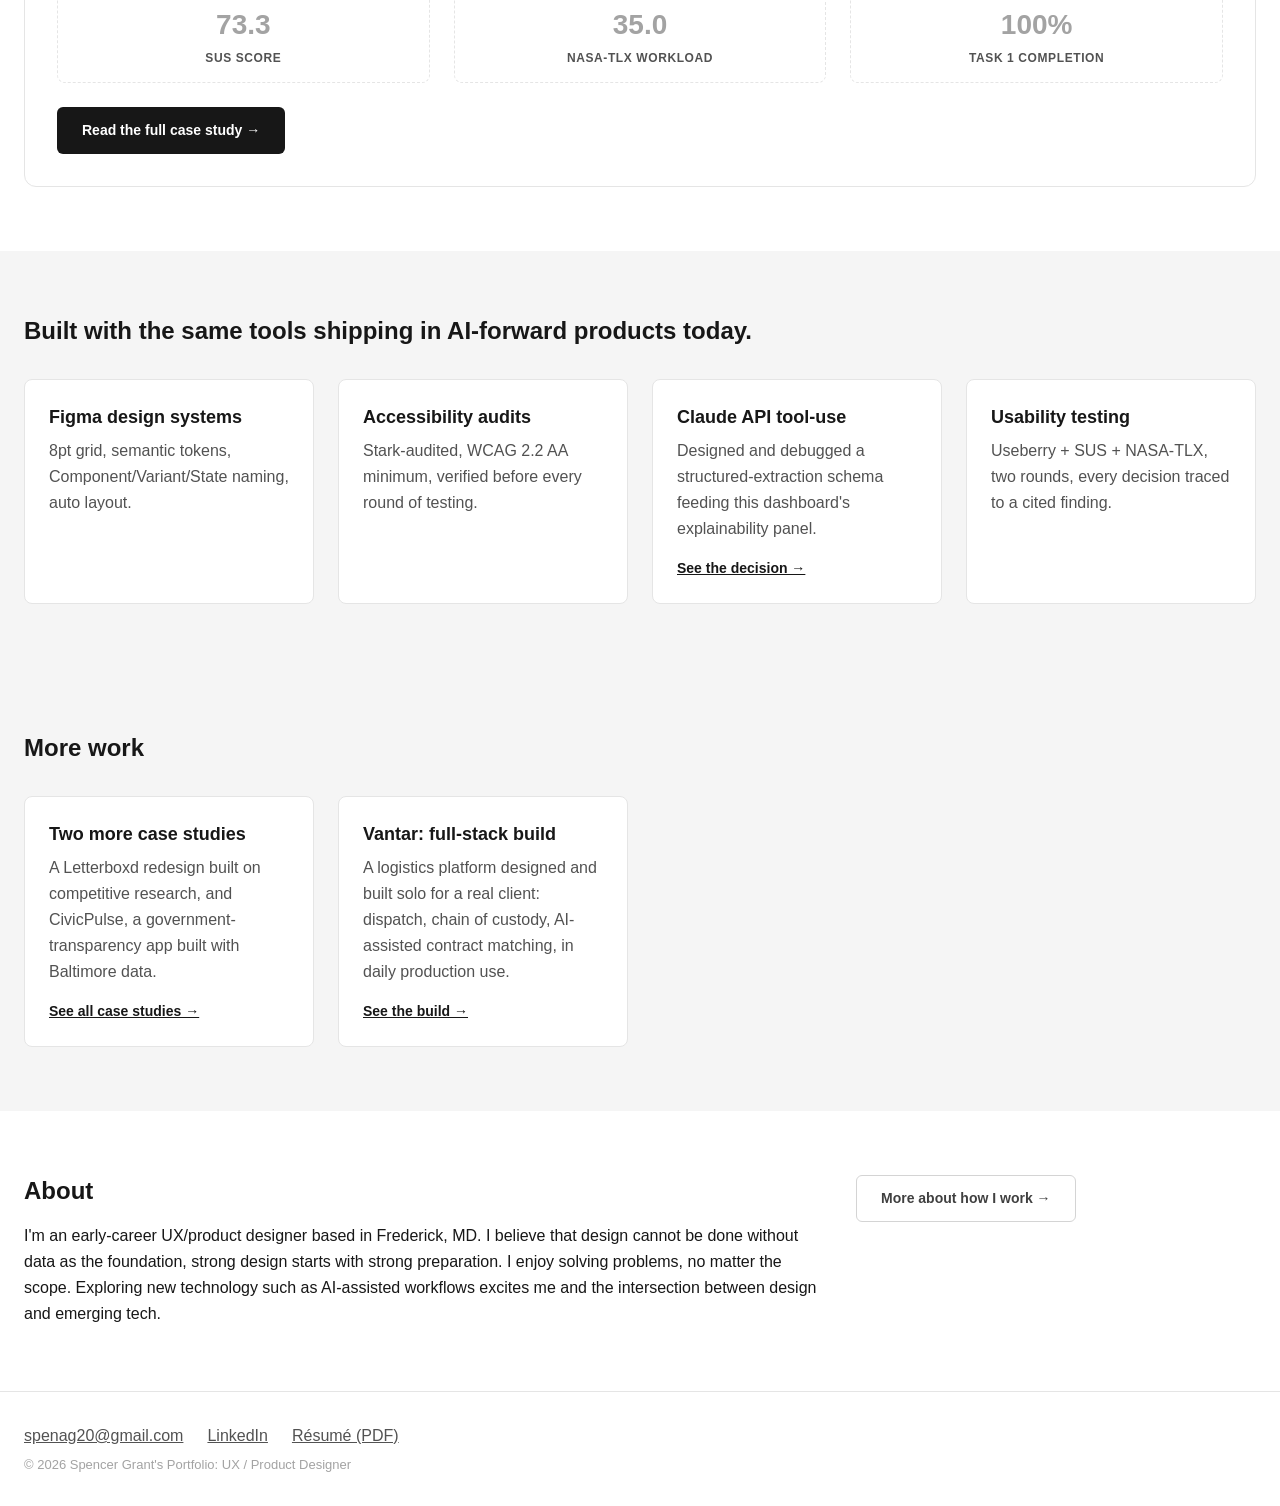
==== commit 7cfcf953: "Center hero and case-studies copy on alert fatigue and data-driven design Rename the case study to "" ====
--- a/index.html
+++ b/index.html
@@ -4,7 +4,7 @@
 <meta charset="UTF-8">
 <meta name="viewport" content="width=device-width, initial-scale=1.0">
 <title>Spencer Grant's Portfolio: UX / Product Designer</title>
-<meta name="description" content="UX/product design portfolio: a healthcare AI case study built through two rounds of usability testing (SUS, NASA-TLX, WCAG 2.2), plus a shipped full-stack PWA in daily production use.">
+<meta name="description" content="UX/product design portfolio: Design backed by data.">
 <link rel="icon" type="image/svg+xml" href="data:image/svg+xml,%3Csvg xmlns='http://www.w3.org/2000/svg' viewBox='0 0 32 32'%3E%3Crect width='32' height='32' rx='7' fill='%23171717'/%3E%3Ctext x='16' y='21.5' font-family='Arial,Helvetica,sans-serif' font-size='13' font-weight='700' fill='%23f5f5f5' text-anchor='middle'%3ESG%3C/text%3E%3C/svg%3E">
 <link rel="stylesheet" href="styles.css">
 <script src="theme.js"></script>
@@ -19,8 +19,8 @@
       <li class="nav-dropdown">
         <a href="case-studies.html">Case Studies</a>
         <div class="nav-dropdown-menu">
-          <a href="case-study.html">Alert Fatigue Case Study<span>Tackling alarm fatigue in clinical alerts</span></a>
-          <a href="letterboxd.html">Reframing Letterboxd<span>Implementing new features and improving user engagement</span></a>
+          <a href="case-study.html">Diagnosing Alert Fatigue<span>Tackling alarm fatigue in clinical alerts</span></a>
+          <a href="letterboxd.html">Reframing Letterboxd<span>Improving engagement and implementing new features</span></a>
           <a href="civicpulse.html">CivicPulse<span>Making civic data transparent</span></a>
         </div>
       </li>
@@ -42,11 +42,11 @@
 <section class="hero">
   <div class="container prose">
     <p class="type-label-upper eyebrow">UX / Product Design</p>
-    <h1 class="type-display">Designing the interface for the moment someone has to trust, or override, an AI.</h1>
+    <h1 class="type-display">Designing against alert fatigue: Understanding why hospitalists override so many critical alerts.</h1>
     <p class="type-body-lg subline">
-      Hospitalists override 95% of AI-generated drug-interaction alerts, not from carelessness, but because
-      every alert looks the same regardless of severity. I redesign the alert, not the algorithm: severity
-      hierarchy, AI confidence, and recommended action, readable in one glance.
+      Hospitalists override an overwhelming number of critical drug-interaction alerts due to alert fatigue caused by 
+      an overload of critical alerts that don't differentiate themselves enough. I designed an alert system with a clear severity hierarchy, 
+      AI confidence, and recommended action, readable at a glance.
       <cite class="type-caption">(Bryant et al., 2014)</cite>
     </p>
     <div class="btn-row">
@@ -61,7 +61,7 @@
   <div class="container">
     <div class="featured-card">
       <div class="image-slot" style="padding: 0; align-items: flex-start;">
-        <img src="assets/triage-esi1-expanded.png" alt="Alert Fatigue Case Study: the ESI-1 critical alert expanded, showing AI confidence, evidence basis, and the Hold/Override/Escalate action row" style="width:100%; height:100%; object-fit: cover; object-position: top;">
+        <img src="assets/triage-esi1-expanded.png" alt="Diagnosing Alert Fatigue: the ESI-1 critical alert expanded, showing AI confidence, evidence basis, and the Hold/Override/Escalate action row" style="width:100%; height:100%; object-fit: cover; object-position: top;">
       </div>
       <p class="type-caption" style="padding: var(--sp-sm) var(--sp-xl) 0;">The Round 1 design tested above (Hold styled as the primary action). The Round 2 fix (Escalate styled primary, with a stated confidence recommendation) is documented in the case study.</p>
       <div class="card-body">
@@ -124,12 +124,12 @@
     <div class="tile-grid">
       <div class="tile">
         <h3 class="type-h3">Two more case studies</h3>
-        <p class="type-body">A Letterboxd redesign built on competitive research, and CivicPulse, a government-transparency app grounded in real Baltimore data.</p>
+        <p class="type-body">A Letterboxd redesign built on competitive research, and CivicPulse, a government-transparency app built with Baltimore data.</p>
         <a href="case-studies.html">See all case studies →</a>
       </div>
       <div class="tile">
         <h3 class="type-h3">Vantar: full-stack build</h3>
-        <p class="type-body">A mobile-first PWA designed and built solo for a real logistics client: dispatch, chain of custody, AI-assisted contract matching, in daily production use.</p>
+        <p class="type-body">A logistics platform designed and built solo for a real client: dispatch, chain of custody, AI-assisted contract matching, in daily production use.</p>
         <a href="vantar.html">See the build →</a>
       </div>
     </div>
@@ -142,11 +142,9 @@
     <div>
       <h2 class="type-h2" style="margin-bottom: var(--sp-md);">About</h2>
       <p class="type-body">
-        I'm an entry-level UX/product designer based in Frederick, MD. This portfolio leads with a
-        healthcare AI case study, research through two rounds of usability testing, every decision
-        traceable to a source, because it's the deepest proof of how I work, not because it's the only kind
-        of problem I want to solve. Two more case studies and a full-stack build, below, are the other
-        proof: same rigor applied to a streaming app, a civic-tech concept, and a shipped production tool.
+        I'm an early-career UX/product designer based in Frederick, MD. I believe that design cannot be done 
+        without data as the foundation, strong design starts with strong preparation. I enjoy solving problems, no matter the scope.
+        Exploring new technology such as AI-assisted workflows excites me and the intersection between design and emerging tech.
       </p>
     </div>
     <div>
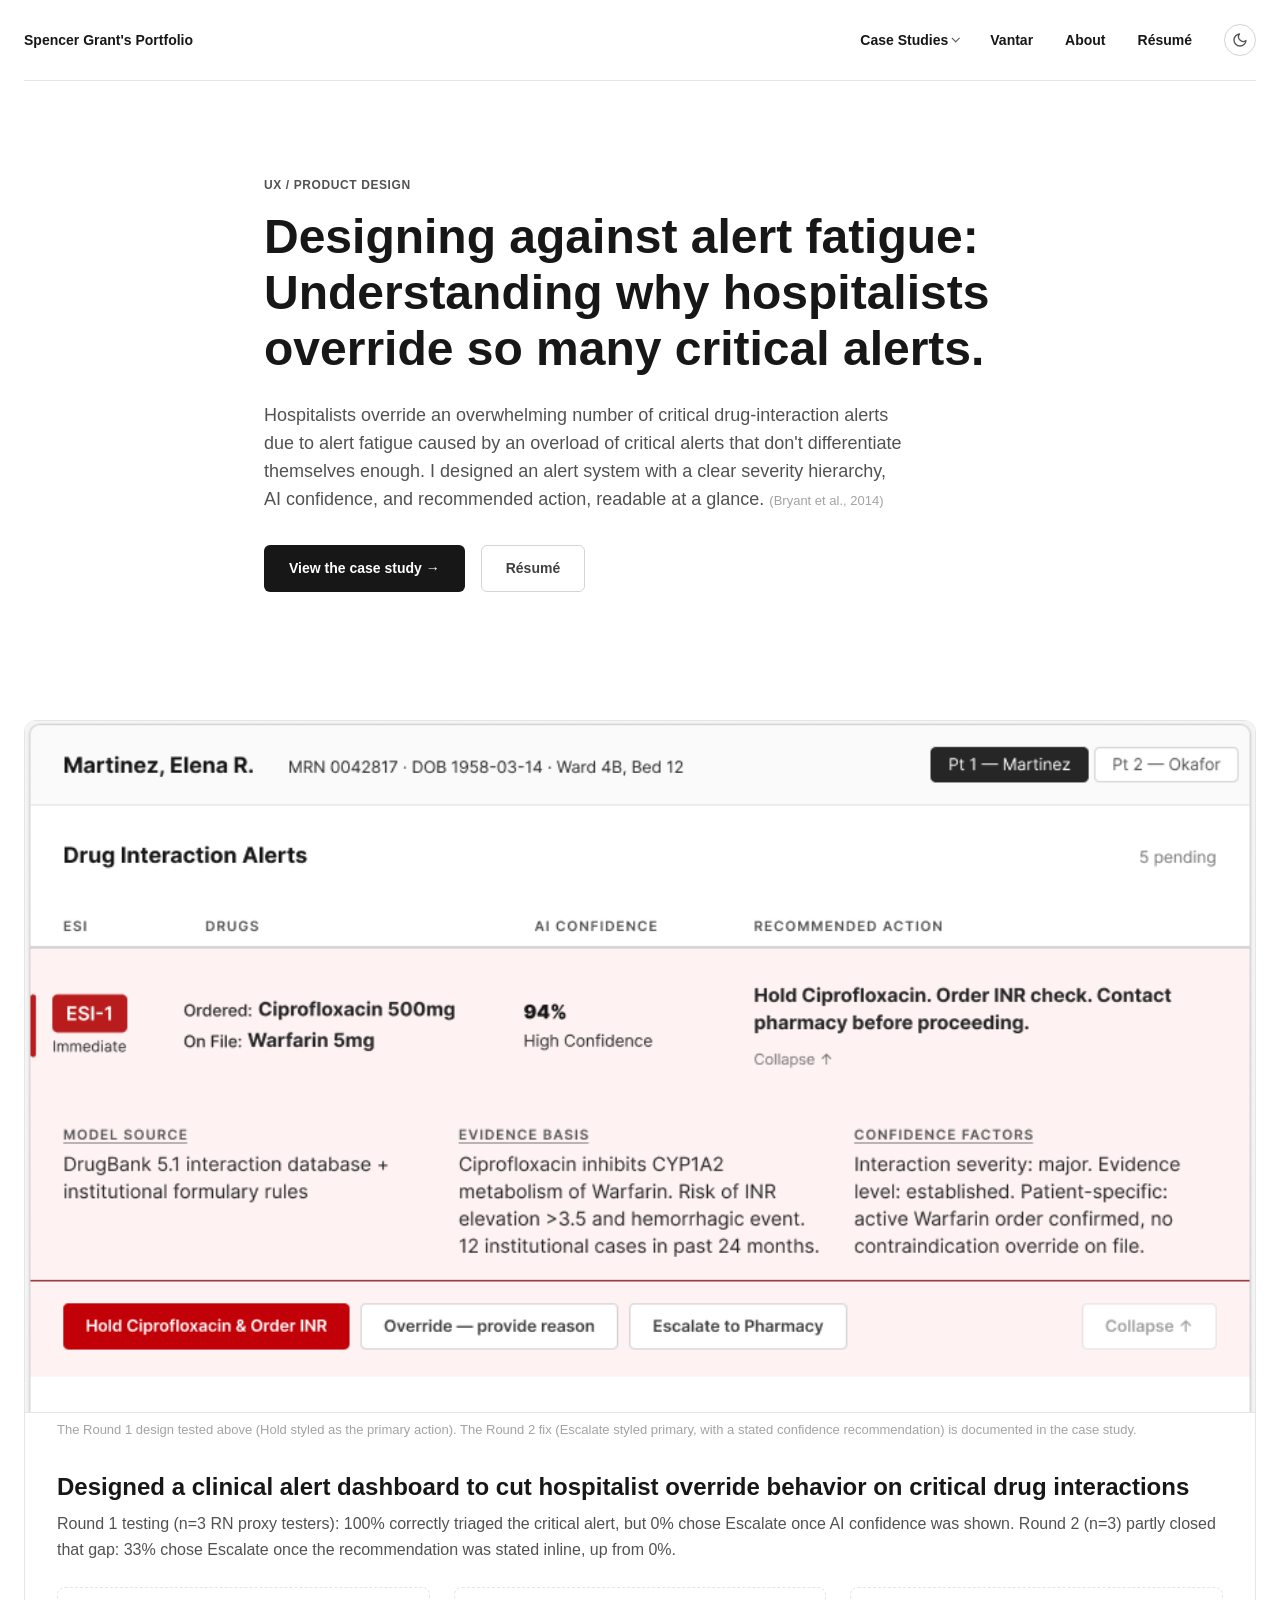
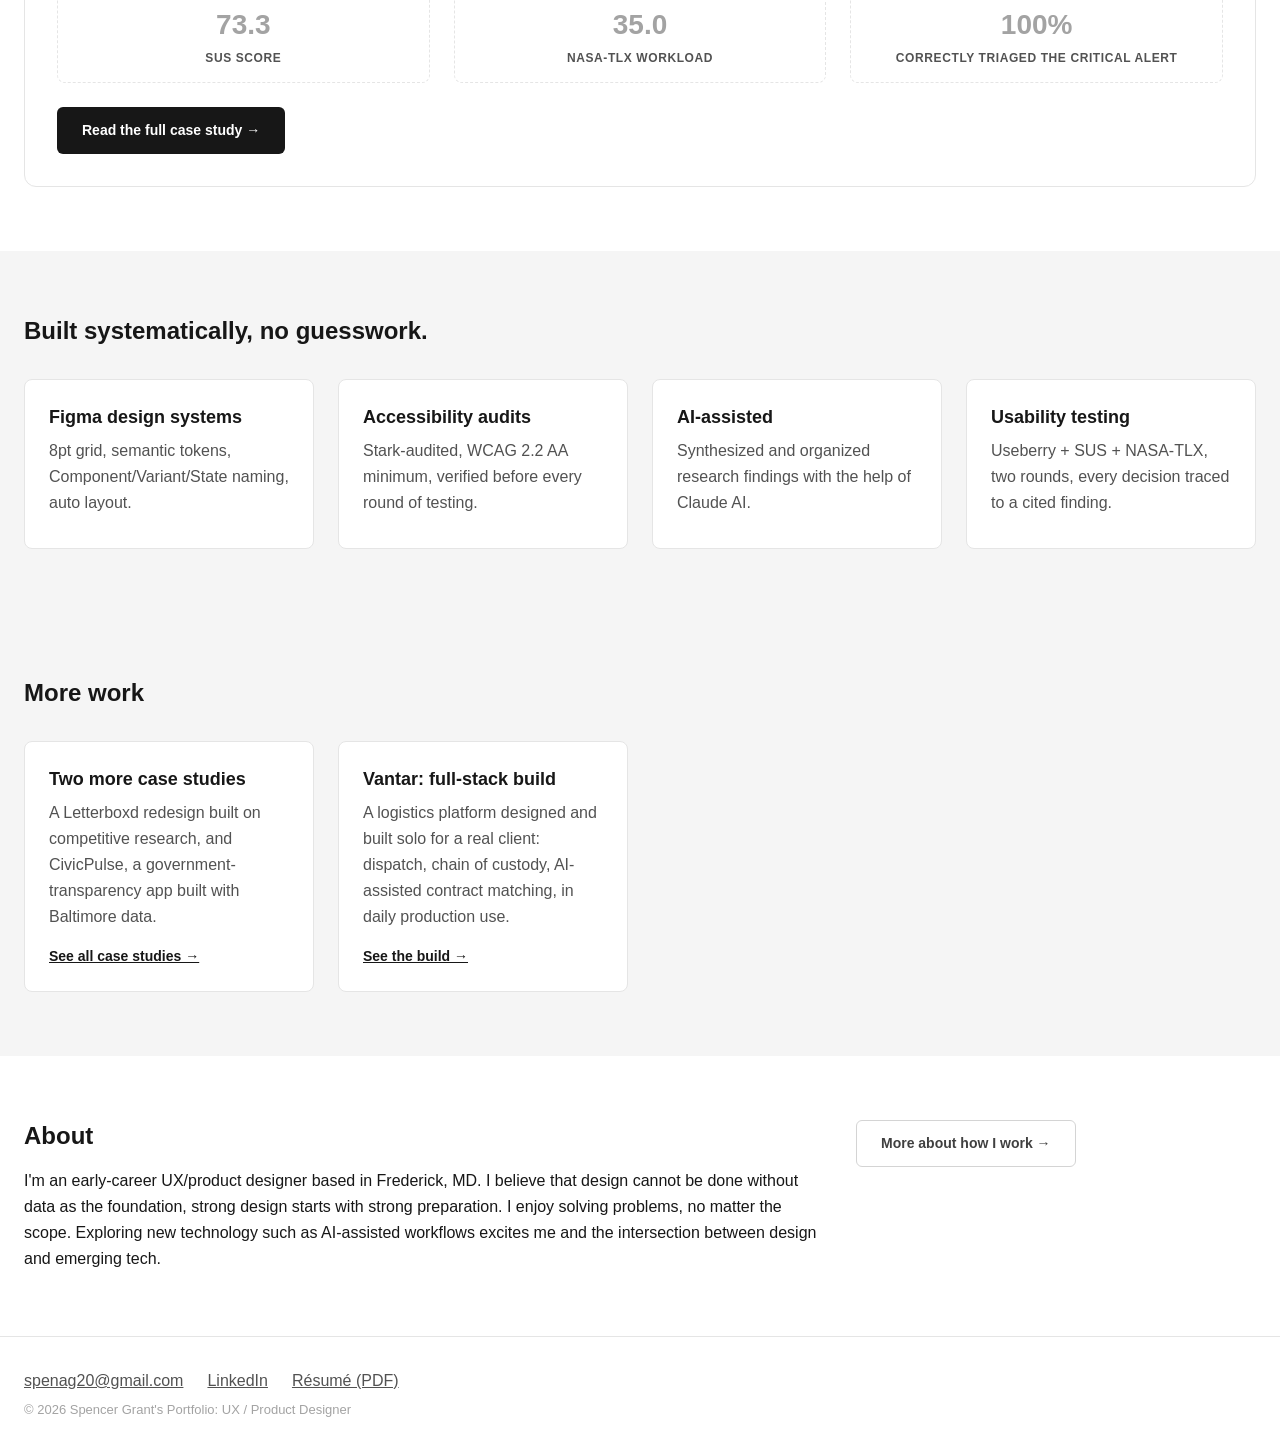
==== commit 312a9f65: "Refresh About copy and fix nav label/description inconsistencies Rewrites About page's Career contex" ====
--- a/index.html
+++ b/index.html
@@ -20,8 +20,8 @@
         <a href="case-studies.html">Case Studies</a>
         <div class="nav-dropdown-menu">
           <a href="case-study.html">Diagnosing Alert Fatigue<span>Tackling alarm fatigue in clinical alerts</span></a>
+          <a href="civicpulse.html">CivicPulse<span>Making civic data transparent</span></a>
           <a href="letterboxd.html">Reframing Letterboxd<span>Improving engagement and implementing new features</span></a>
-          <a href="civicpulse.html">CivicPulse<span>Making civic data transparent</span></a>
         </div>
       </li>
       <li><a href="vantar.html">Vantar</a></li>
@@ -82,7 +82,7 @@
           </div>
           <div class="stat">
             <div class="value">100%</div>
-            <div class="type-label-upper label">Task 1 Completion</div>
+            <div class="type-label-upper label">Correctly triaged the critical alert</div>
           </div>
         </div>
         <a class="btn btn-primary" href="case-study.html">Read the full case study →</a>
@@ -94,7 +94,7 @@
 <!-- TECHNICAL LITERACY -->
 <section class="section-muted">
   <div class="container">
-    <h2 class="type-h2" style="margin-bottom: var(--sp-xl);">Built with the same tools shipping in AI-forward products today.</h2>
+    <h2 class="type-h2" style="margin-bottom: var(--sp-xl);">Built systematically, no guesswork.</h2>
     <div class="tile-grid">
       <div class="tile">
         <h3 class="type-h3">Figma design systems</h3>
@@ -105,9 +105,8 @@
         <p class="type-body">Stark-audited, WCAG 2.2 AA minimum, verified before every round of testing.</p>
       </div>
       <div class="tile">
-        <h3 class="type-h3">Claude API tool-use</h3>
-        <p class="type-body">Designed and debugged a structured-extraction schema feeding this dashboard's explainability panel.</p>
-        <a href="case-study.html#d1-002">See the decision →</a>
+        <h3 class="type-h3">AI-assisted</h3>
+        <p class="type-body">Synthesized and organized research findings with the help of Claude AI.</p>
       </div>
       <div class="tile">
         <h3 class="type-h3">Usability testing</h3>
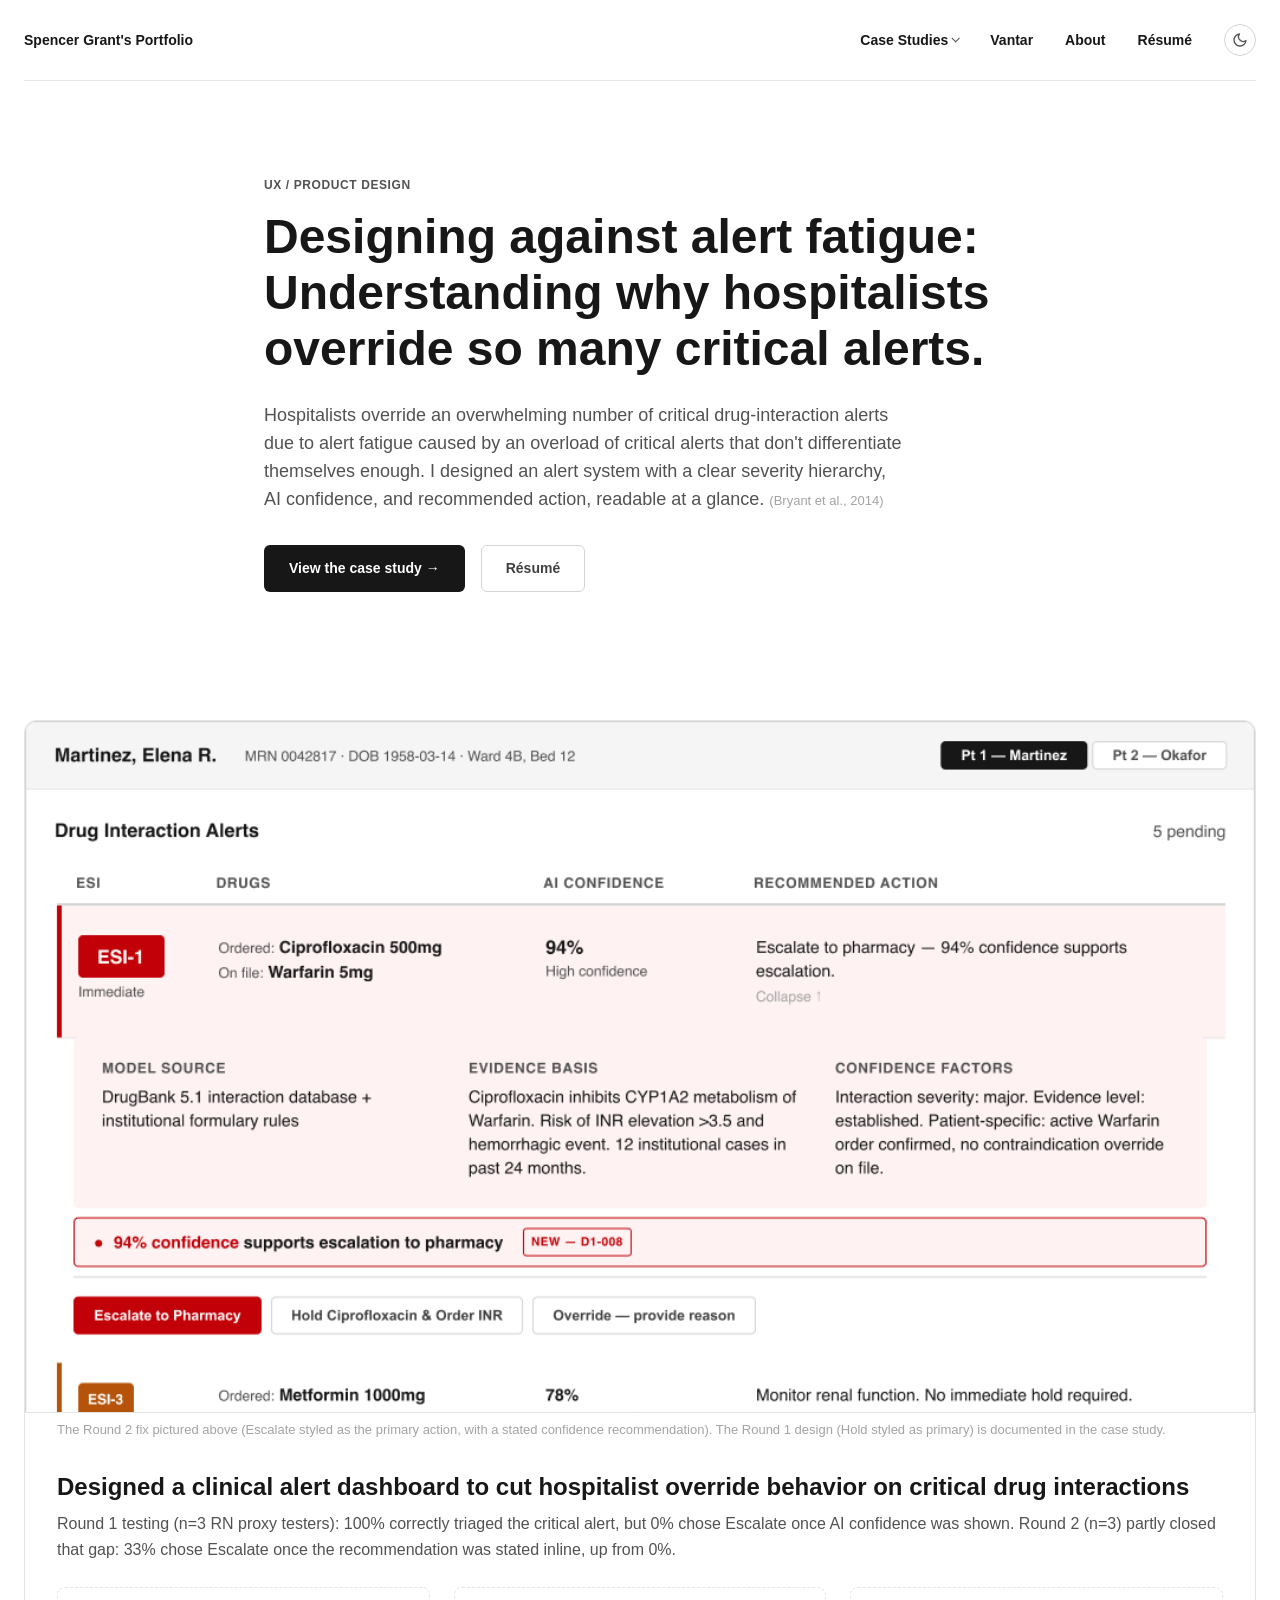
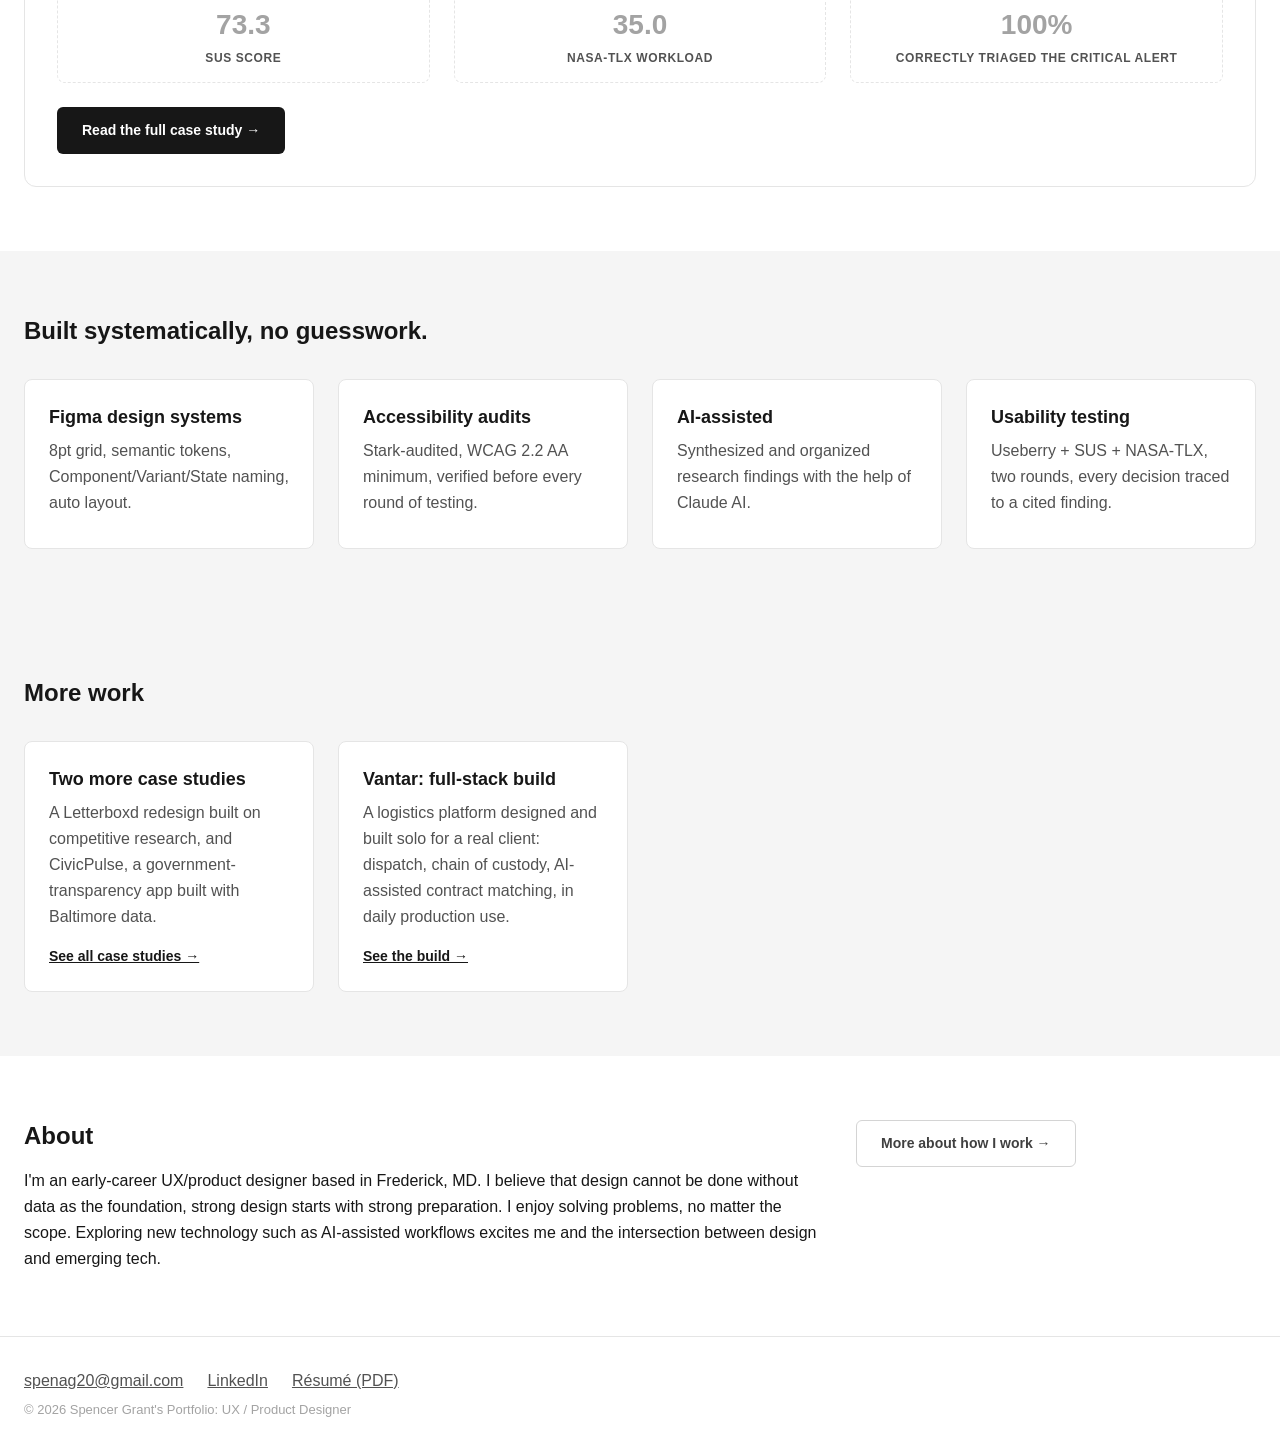
==== commit 9b9e46c5: "Personalize About hero, fix Vantar title typo, swap homepage alert preview to Round 2 Fixes "logisit" ====
--- a/index.html
+++ b/index.html
@@ -61,9 +61,9 @@
   <div class="container">
     <div class="featured-card">
       <div class="image-slot" style="padding: 0; align-items: flex-start;">
-        <img src="assets/triage-esi1-expanded.png" alt="Diagnosing Alert Fatigue: the ESI-1 critical alert expanded, showing AI confidence, evidence basis, and the Hold/Override/Escalate action row" style="width:100%; height:100%; object-fit: cover; object-position: top;">
+        <img src="assets/triage-esi1-expanded-round2-fix.png" alt="Diagnosing Alert Fatigue: the ESI-1 critical alert expanded in the Round 2 design, with Escalate to Pharmacy styled as the primary action and a stated 94% confidence recommendation banner" style="width:100%; height:100%; object-fit: cover; object-position: top;">
       </div>
-      <p class="type-caption" style="padding: var(--sp-sm) var(--sp-xl) 0;">The Round 1 design tested above (Hold styled as the primary action). The Round 2 fix (Escalate styled primary, with a stated confidence recommendation) is documented in the case study.</p>
+      <p class="type-caption" style="padding: var(--sp-sm) var(--sp-xl) 0;">The Round 2 fix pictured above (Escalate styled as the primary action, with a stated confidence recommendation). The Round 1 design (Hold styled as primary) is documented in the case study.</p>
       <div class="card-body">
         <h2 class="type-h2">Designed a clinical alert dashboard to cut hospitalist override behavior on critical drug interactions</h2>
         <p class="type-body outcome-line">
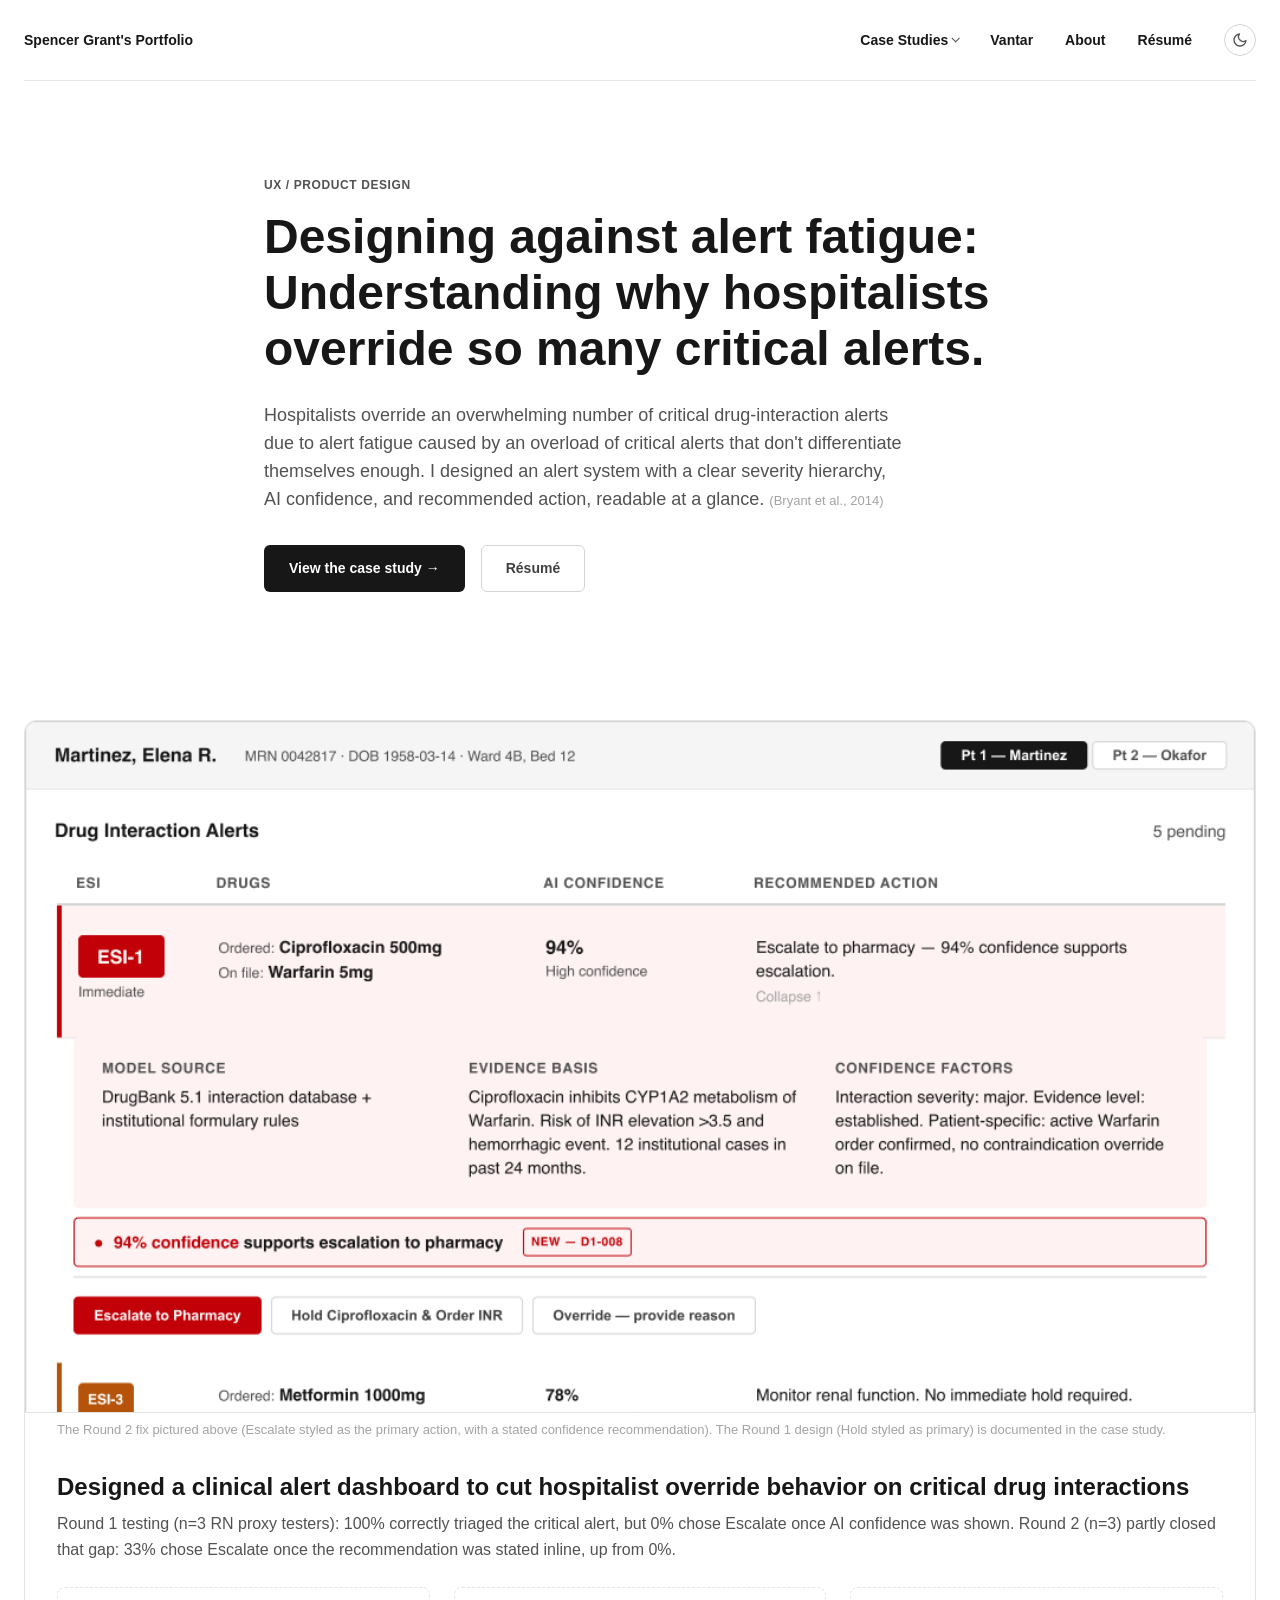
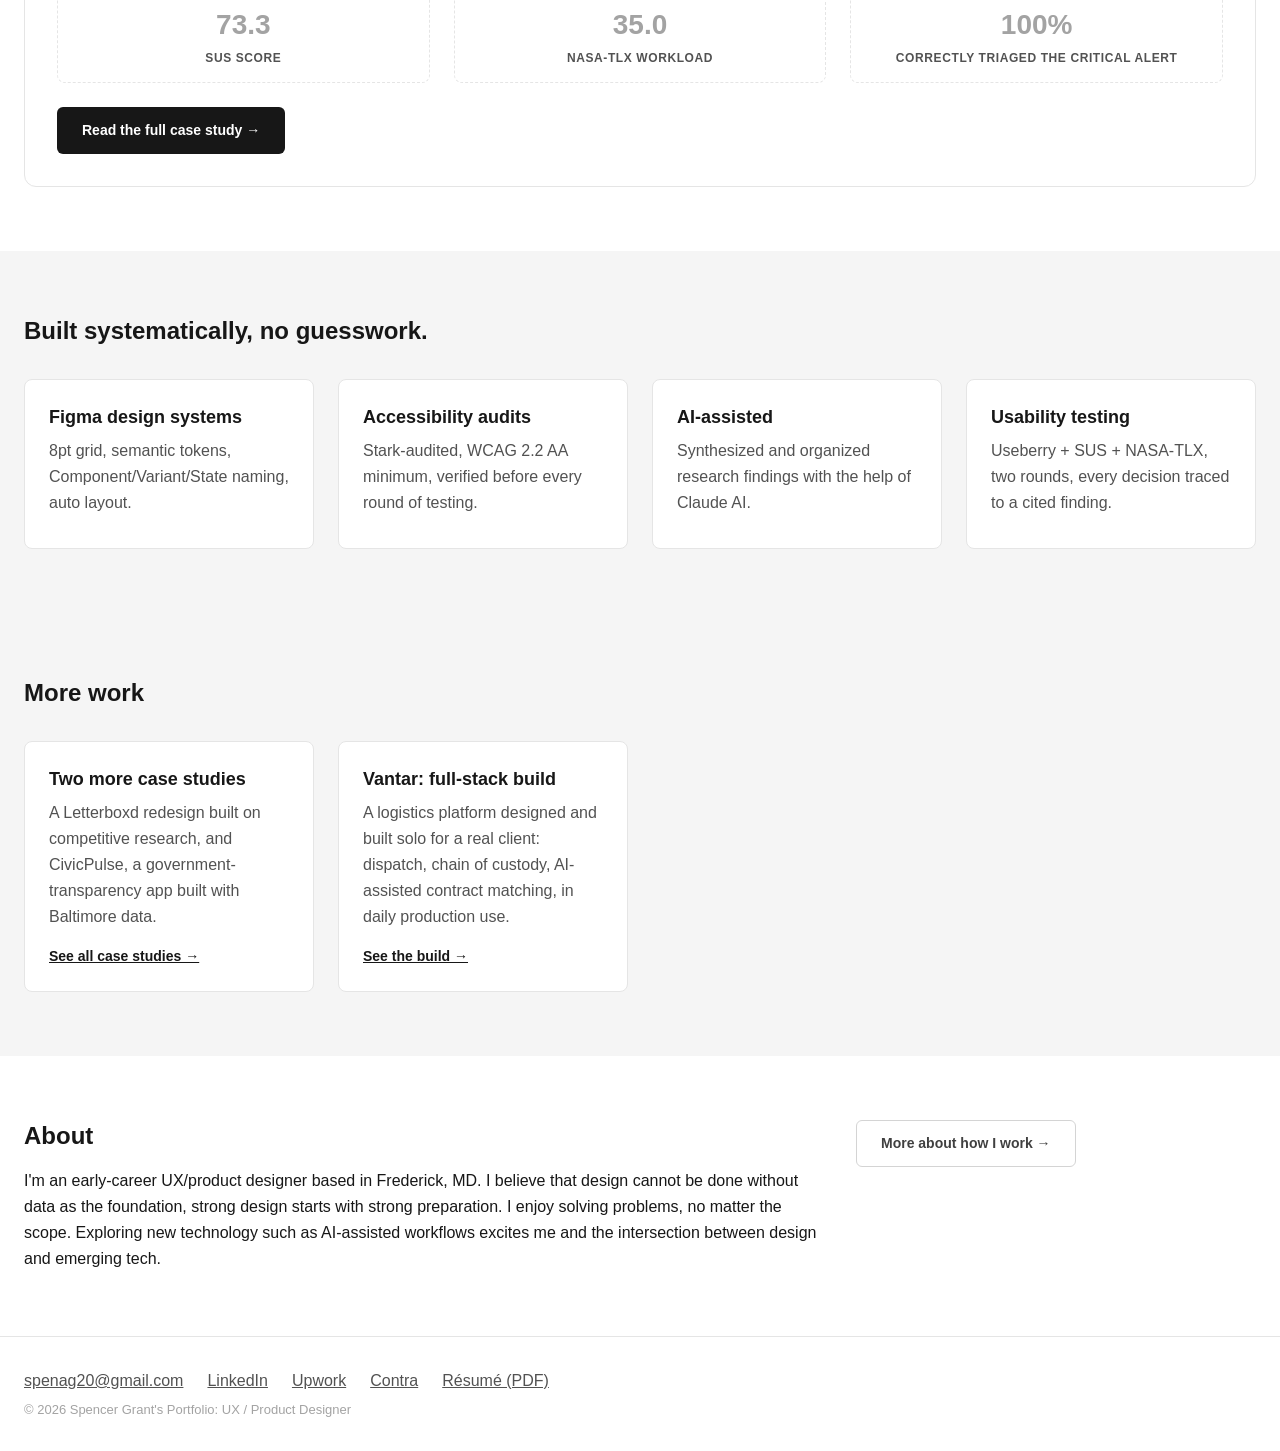
==== commit b29a5c25: "Add Upwork/Contra footer links sitewide, fix Letterboxd profile mislabel, add scroll-reveal Propagat" ====
--- a/index.html
+++ b/index.html
@@ -157,6 +157,8 @@
     <div class="links">
       <a href="mailto:spenag20@gmail.com">spenag20@gmail.com</a>
       <a href="https://www.linkedin.com/in/spencergrantux" target="_blank" rel="noopener">LinkedIn</a>
+      <a href="https://www.upwork.com/freelancers/~0174279fc158d9def9?mp_source=share" target="_blank" rel="noopener">Upwork</a>
+      <a href="https://contra.com/spencergrant?referralExperimentNid=DEFAULT_REFERRAL_PROGRAM&referrerUsername=spencergrant" target="_blank" rel="noopener">Contra</a>
       <a href="resume.html">Résumé (PDF)</a>
     </div>
     <p class="type-caption">© 2026 Spencer Grant's Portfolio: UX / Product Designer</p>
--- a/styles.css
+++ b/styles.css
@@ -123,6 +123,12 @@
 @media (max-width: 640px) { section { padding: var(--sp-2xl) 0; } }
 
 .section-muted { background: var(--surface-muted); }
+
+.reveal { opacity: 0; transform: translateY(16px); transition: opacity 0.5s ease, transform 0.5s ease; }
+.reveal.is-visible { opacity: 1; transform: none; }
+@media (prefers-reduced-motion: reduce) {
+  .reveal { opacity: 1; transform: none; transition: none; }
+}
 
 /* ── Nav ── */
 
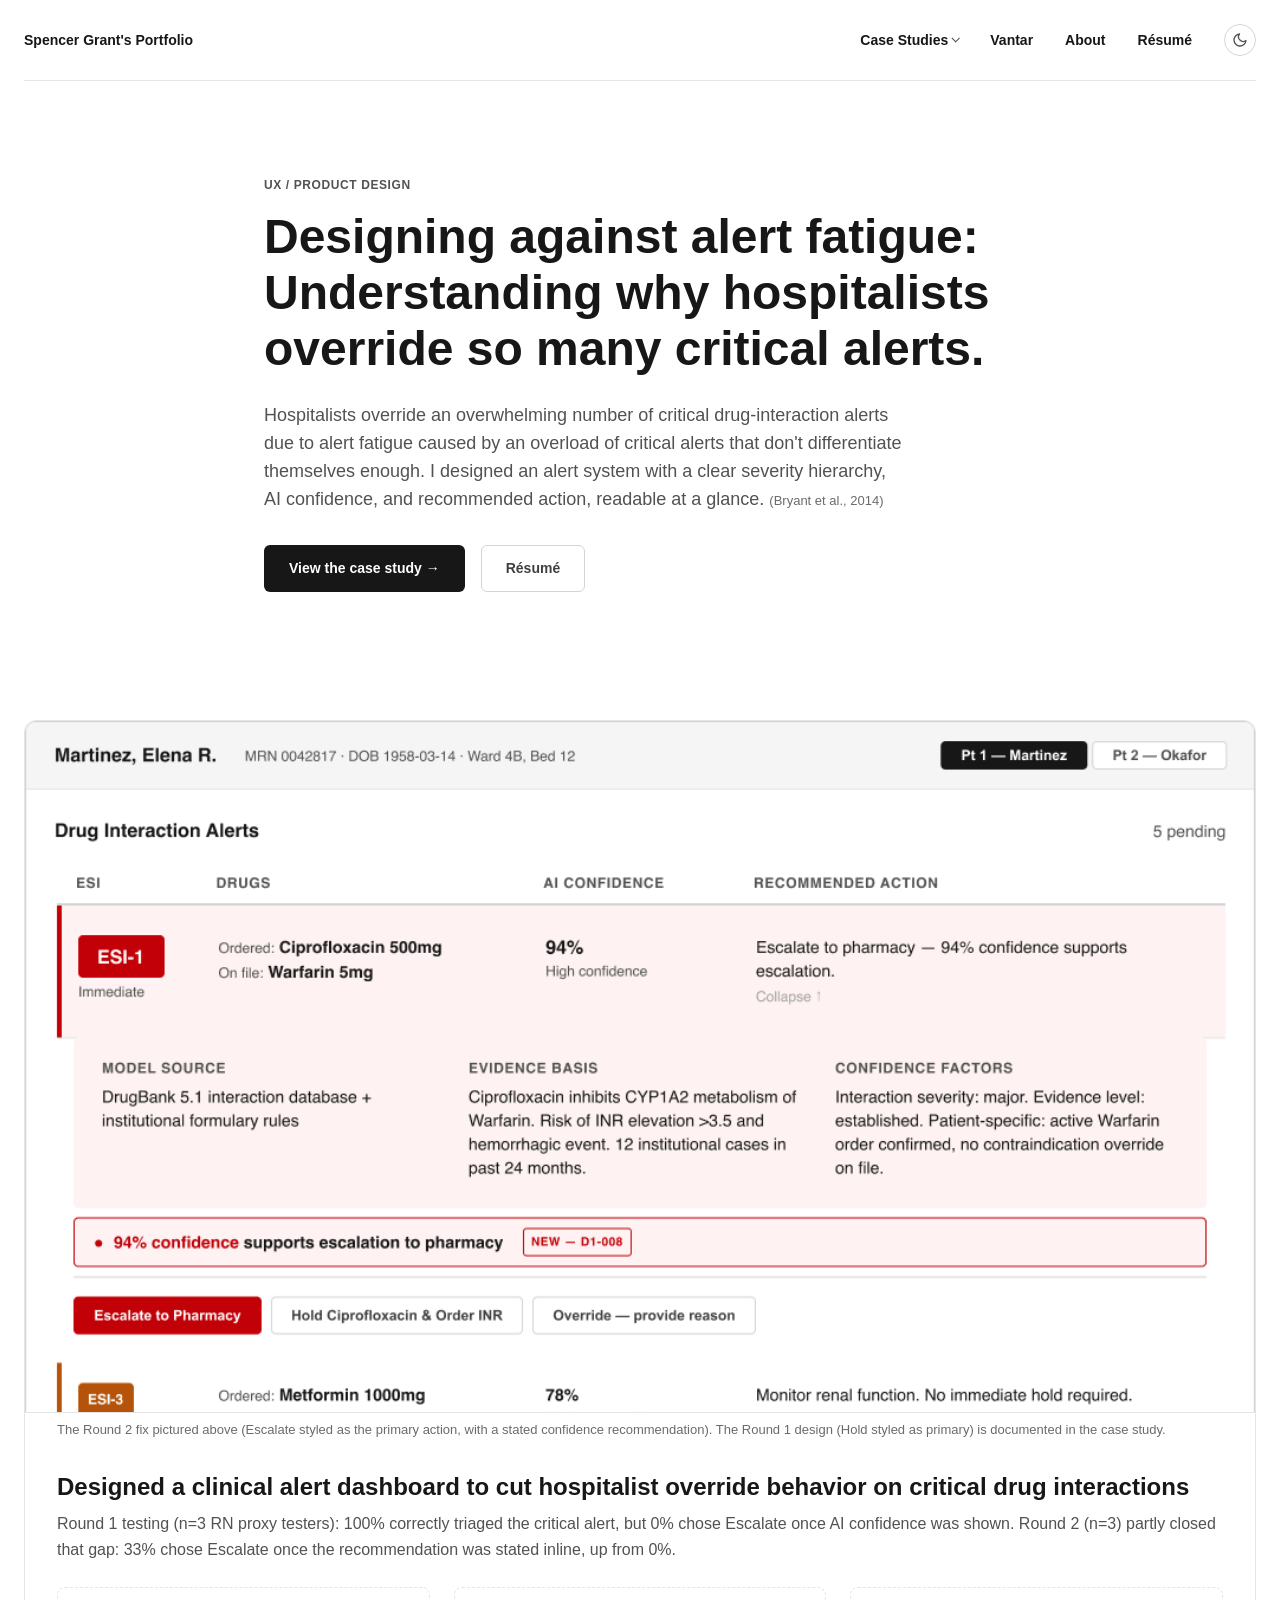
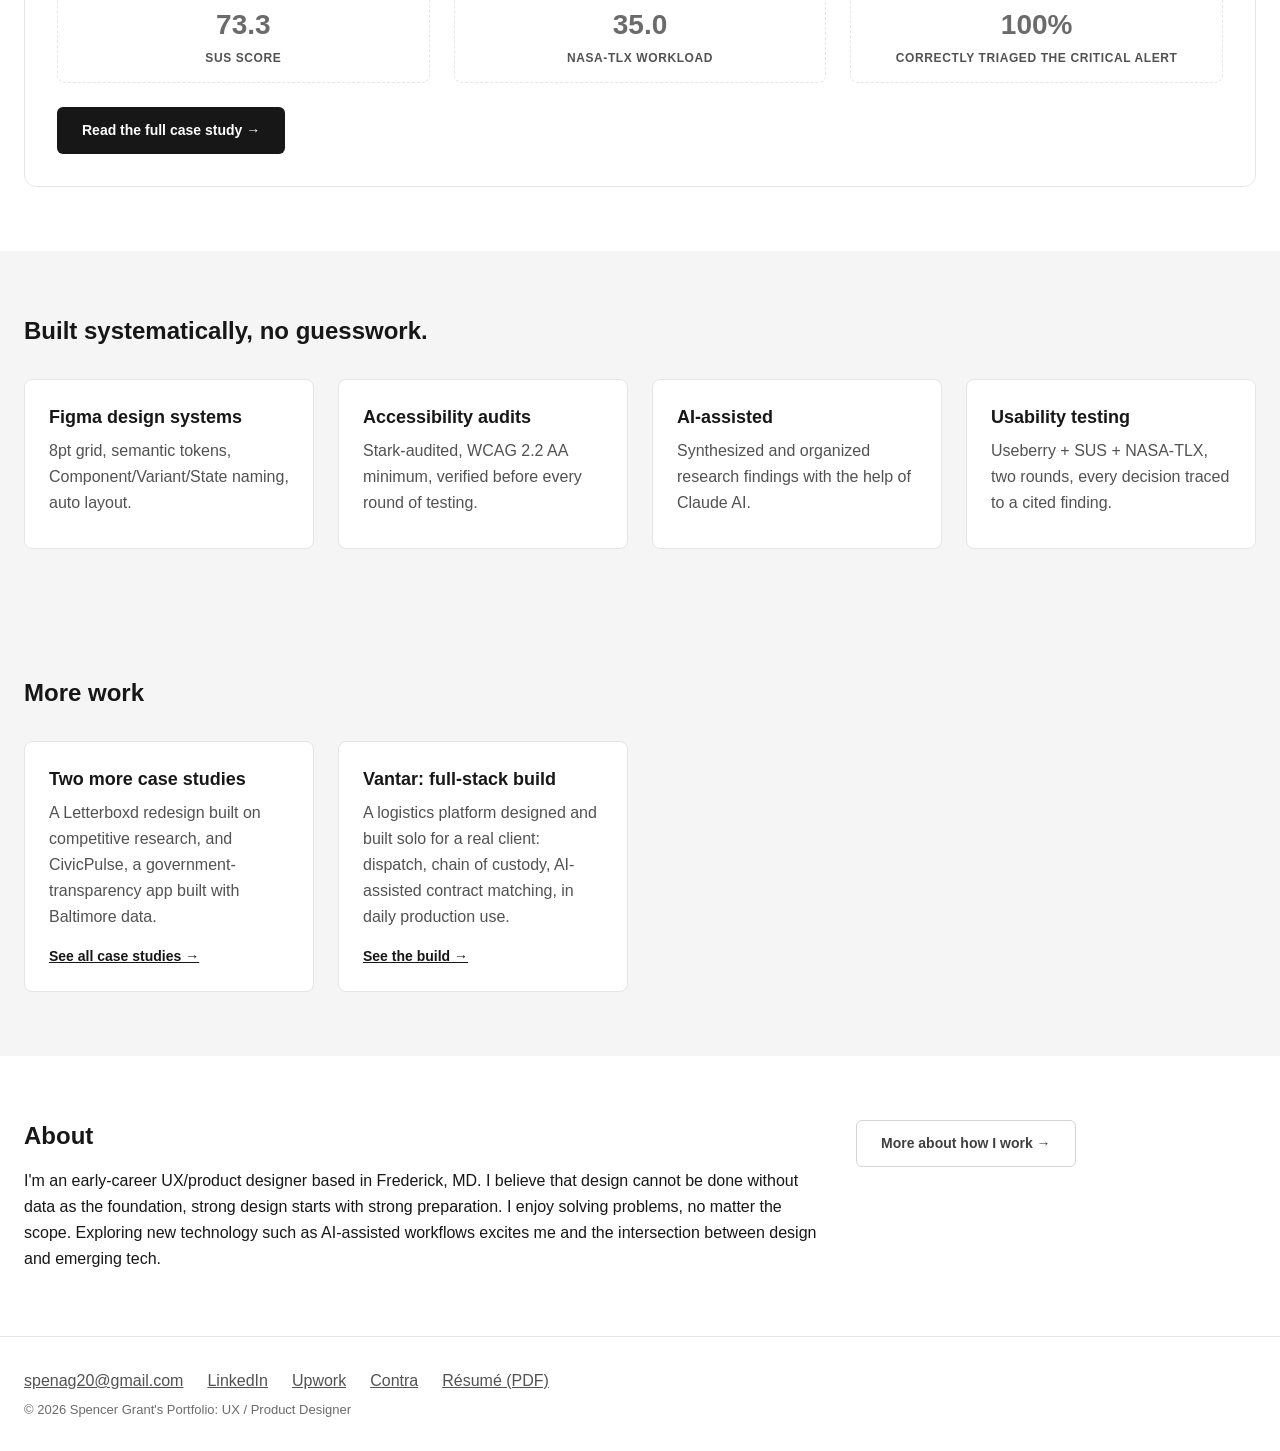
==== commit 021b7528: "fix(a11y): meet WCAG AA text contrast, add skip link and main landmark - Darken --text-tertiary to #" ====
--- a/index.html
+++ b/index.html
@@ -10,6 +10,7 @@
 <script src="theme.js"></script>
 </head>
 <body>
+<a class="skip-link" href="#main">Skip to main content</a>
 
 <div class="container">
   <nav class="site-nav">
@@ -37,6 +38,8 @@
   </div>
   </nav>
 </div>
+
+<main id="main">
 
 <!-- HERO -->
 <section class="hero">
@@ -152,6 +155,8 @@
   </div>
 </section>
 
+</main>
+
 <footer class="site-footer">
   <div class="container">
     <div class="links">
--- a/styles.css
+++ b/styles.css
@@ -8,7 +8,7 @@
   /* Color */
   --text-primary: #171717;
   --text-secondary: #525252;
-  --text-tertiary: #a3a3a3;
+  --text-tertiary: #6b6b6b;
   --surface-default: #ffffff;
   --surface-muted: #f5f5f5;
   --border-default: #e5e5e5;
@@ -38,7 +38,7 @@
   :root:not([data-theme="light"]) {
     --text-primary: #f5f5f5;
     --text-secondary: #a3a3a3;
-    --text-tertiary: #737373;
+    --text-tertiary: #949494;
     --surface-default: #171717;
     --surface-muted: #262626;
     --border-default: #404040;
@@ -54,7 +54,7 @@
 :root[data-theme="dark"] {
   --text-primary: #f5f5f5;
   --text-secondary: #a3a3a3;
-  --text-tertiary: #737373;
+  --text-tertiary: #949494;
   --surface-default: #171717;
   --surface-muted: #262626;
   --border-default: #404040;
@@ -70,7 +70,7 @@
   :root, :root[data-theme="dark"], :root[data-theme="light"] {
     --text-primary: #171717;
     --text-secondary: #525252;
-    --text-tertiary: #a3a3a3;
+    --text-tertiary: #6b6b6b;
     --surface-default: #ffffff;
     --surface-muted: #f5f5f5;
     --border-default: #e5e5e5;
@@ -93,6 +93,21 @@
 }
 
 a { color: inherit; }
+
+.skip-link {
+  position: absolute;
+  top: var(--sp-sm);
+  left: var(--sp-sm);
+  z-index: 100;
+  padding: var(--sp-sm) var(--sp-md);
+  background: var(--button-primary);
+  color: var(--button-primary-text);
+  font-size: 14px;
+  font-weight: 600;
+  border-radius: 6px;
+  transform: translateY(-200%);
+}
+.skip-link:focus { transform: none; }
 
 /* ── Type scale ── */
 
@@ -123,12 +138,6 @@
 @media (max-width: 640px) { section { padding: var(--sp-2xl) 0; } }
 
 .section-muted { background: var(--surface-muted); }
-
-.reveal { opacity: 0; transform: translateY(16px); transition: opacity 0.5s ease, transform 0.5s ease; }
-.reveal.is-visible { opacity: 1; transform: none; }
-@media (prefers-reduced-motion: reduce) {
-  .reveal { opacity: 1; transform: none; transition: none; }
-}
 
 /* ── Nav ── */
 
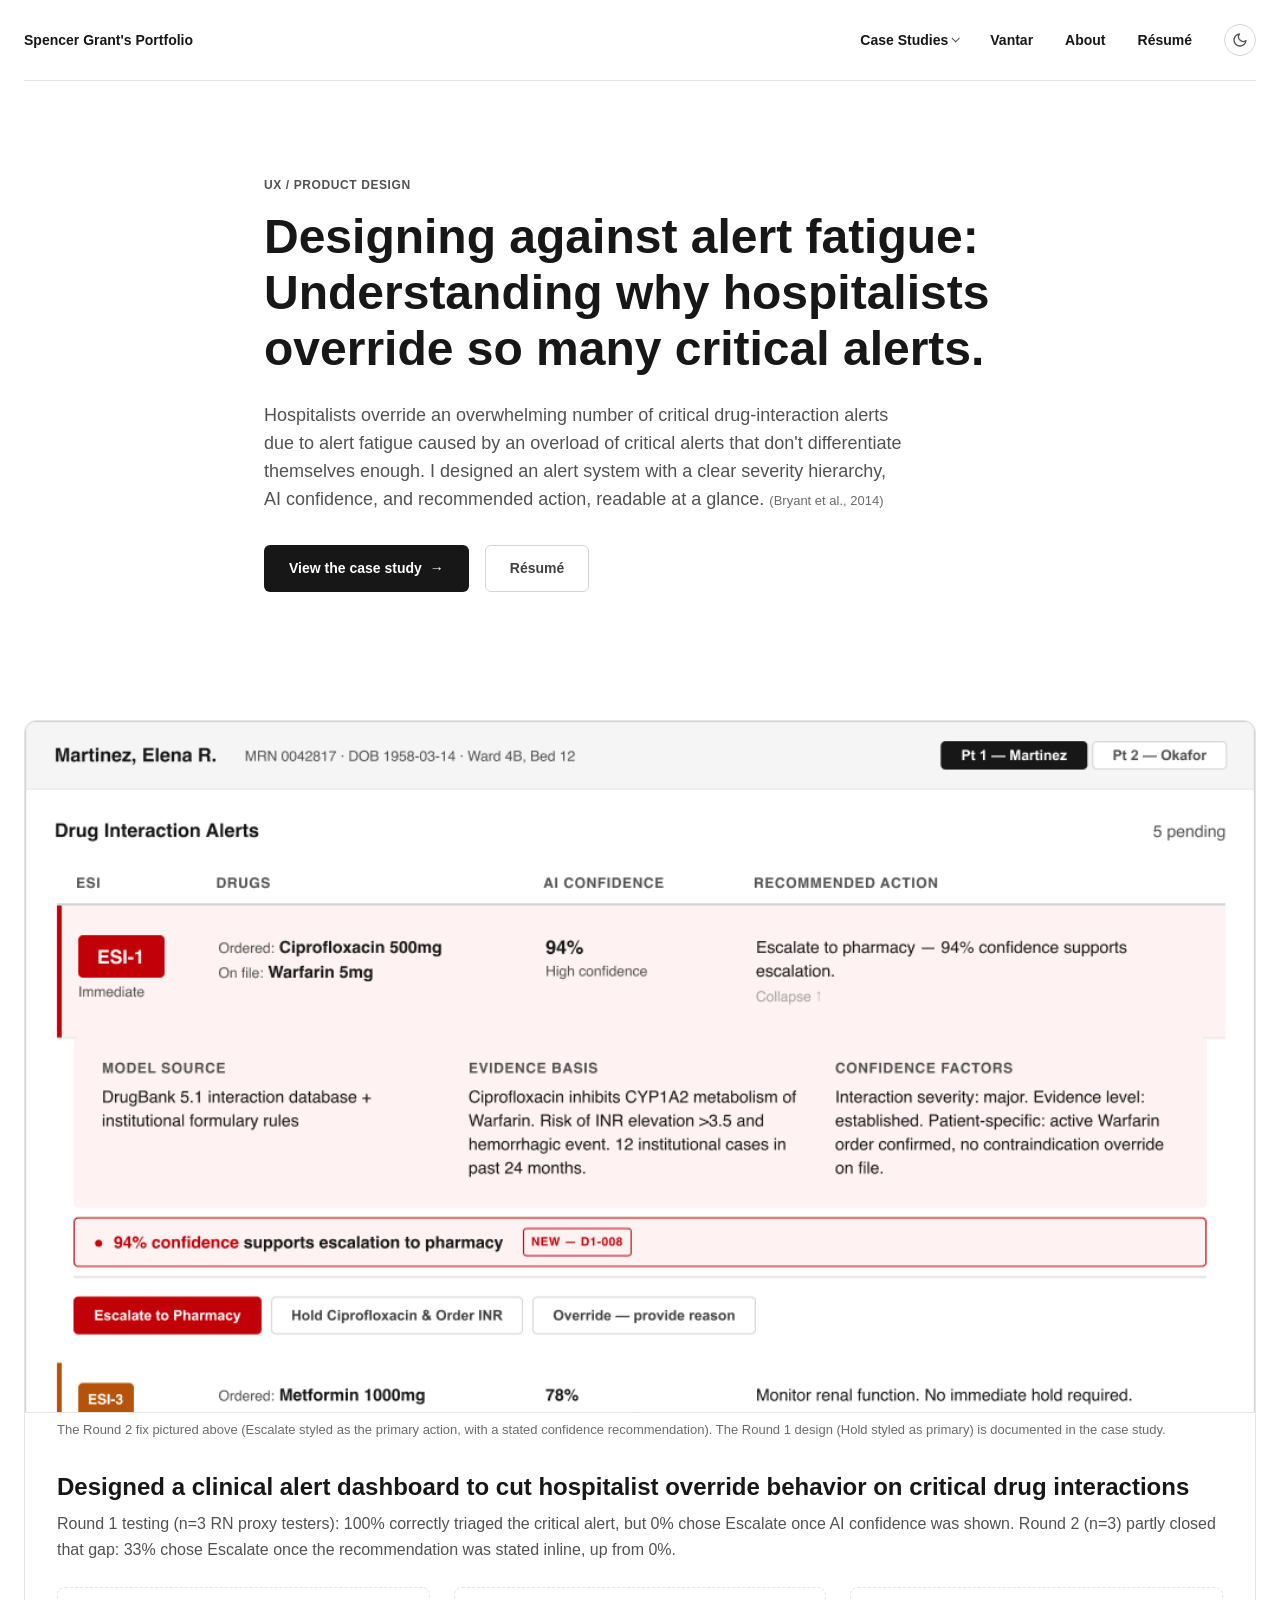
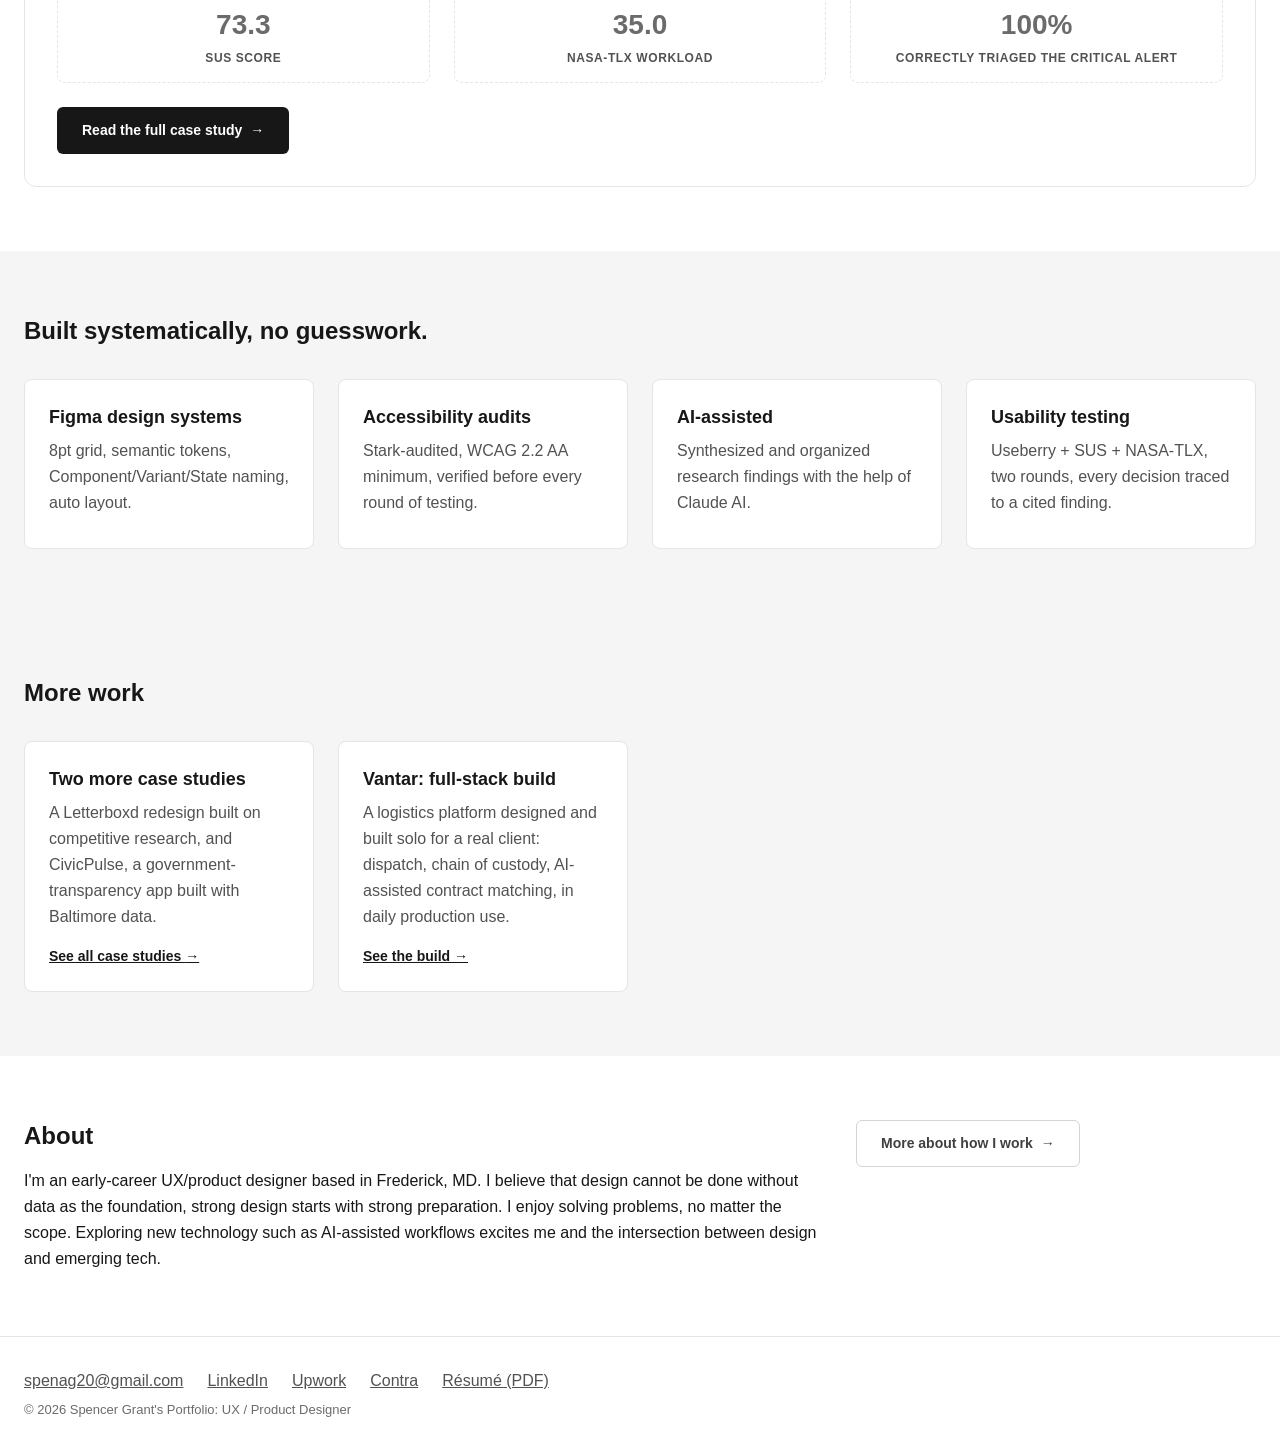
==== commit 80051b09: "Meet Section 508 / WCAG 2.2 AA across all pages Raise tertiary text contrast, add skip link, landmar" ====
--- a/index.html
+++ b/index.html
@@ -10,11 +10,12 @@
 <script src="theme.js"></script>
 </head>
 <body>
+
 <a class="skip-link" href="#main">Skip to main content</a>
 
-<div class="container">
-  <nav class="site-nav">
-    <a class="logo" href="index.html">Spencer Grant's Portfolio</a>
+<header class="container">
+  <nav class="site-nav" aria-label="Main">
+    <a class="logo" href="index.html" aria-current="page">Spencer Grant's Portfolio</a>
     <div class="nav-right">
     <ul id="nav-menu">
       <li class="nav-dropdown">
@@ -37,9 +38,9 @@
     </button>
   </div>
   </nav>
-</div>
+</header>
 
-<main id="main">
+<main id="main" tabindex="-1">
 
 <!-- HERO -->
 <section class="hero">
@@ -53,7 +54,7 @@
       <cite class="type-caption">(Bryant et al., 2014)</cite>
     </p>
     <div class="btn-row">
-      <a class="btn btn-primary" href="case-study.html">View the case study →</a>
+      <a class="btn btn-primary" href="case-study.html">View the case study <span aria-hidden="true">→</span></a>
       <a class="btn btn-secondary" href="resume.html">Résumé</a>
     </div>
   </div>
@@ -88,7 +89,7 @@
             <div class="type-label-upper label">Correctly triaged the critical alert</div>
           </div>
         </div>
-        <a class="btn btn-primary" href="case-study.html">Read the full case study →</a>
+        <a class="btn btn-primary" href="case-study.html">Read the full case study <span aria-hidden="true">→</span></a>
       </div>
     </div>
   </div>
@@ -127,12 +128,12 @@
       <div class="tile">
         <h3 class="type-h3">Two more case studies</h3>
         <p class="type-body">A Letterboxd redesign built on competitive research, and CivicPulse, a government-transparency app built with Baltimore data.</p>
-        <a href="case-studies.html">See all case studies →</a>
+        <a href="case-studies.html">See all case studies <span aria-hidden="true">→</span></a>
       </div>
       <div class="tile">
         <h3 class="type-h3">Vantar: full-stack build</h3>
         <p class="type-body">A logistics platform designed and built solo for a real client: dispatch, chain of custody, AI-assisted contract matching, in daily production use.</p>
-        <a href="vantar.html">See the build →</a>
+        <a href="vantar.html">See the build <span aria-hidden="true">→</span></a>
       </div>
     </div>
   </div>
@@ -150,7 +151,7 @@
       </p>
     </div>
     <div>
-      <a class="btn btn-secondary" href="about.html">More about how I work →</a>
+      <a class="btn btn-secondary" href="about.html">More about how I work <span aria-hidden="true">→</span></a>
     </div>
   </div>
 </section>
@@ -161,9 +162,9 @@
   <div class="container">
     <div class="links">
       <a href="mailto:spenag20@gmail.com">spenag20@gmail.com</a>
-      <a href="https://www.linkedin.com/in/spencergrantux" target="_blank" rel="noopener">LinkedIn</a>
-      <a href="https://www.upwork.com/freelancers/~0174279fc158d9def9?mp_source=share" target="_blank" rel="noopener">Upwork</a>
-      <a href="https://contra.com/spencergrant?referralExperimentNid=DEFAULT_REFERRAL_PROGRAM&referrerUsername=spencergrant" target="_blank" rel="noopener">Contra</a>
+      <a href="https://www.linkedin.com/in/spencergrantux" target="_blank" rel="noopener">LinkedIn<span class="visually-hidden"> (opens in new tab)</span></a>
+      <a href="https://www.upwork.com/freelancers/~0174279fc158d9def9?mp_source=share" target="_blank" rel="noopener">Upwork<span class="visually-hidden"> (opens in new tab)</span></a>
+      <a href="https://contra.com/spencergrant?referralExperimentNid=DEFAULT_REFERRAL_PROGRAM&referrerUsername=spencergrant" target="_blank" rel="noopener">Contra<span class="visually-hidden"> (opens in new tab)</span></a>
       <a href="resume.html">Résumé (PDF)</a>
     </div>
     <p class="type-caption">© 2026 Spencer Grant's Portfolio: UX / Product Designer</p>
--- a/styles.css
+++ b/styles.css
@@ -94,6 +94,29 @@
 
 a { color: inherit; }
 
+/* ── Accessibility (Section 508 / WCAG 2.2 AA) ── */
+
+/* Visible keyboard focus on every interactive element. */
+:focus-visible {
+  outline: 2px solid var(--text-primary);
+  outline-offset: 2px;
+}
+#main:focus { outline: none; }
+
+/* Text read by screen readers but not shown on screen. */
+.visually-hidden {
+  position: absolute !important;
+  width: 1px;
+  height: 1px;
+  padding: 0;
+  margin: -1px;
+  overflow: hidden;
+  clip: rect(0 0 0 0);
+  white-space: nowrap;
+  border: 0;
+}
+
+/* Bypass block: first tab stop on every page, hidden until focused. */
 .skip-link {
   position: absolute;
   top: var(--sp-sm);
@@ -396,14 +419,17 @@
   transition: transform 0.3s ease, box-shadow 0.3s ease;
   cursor: zoom-in;
 }
-.shot-zoom-grid .shot-frame:hover {
+.shot-zoom-grid .shot-frame a { display: block; }
+.shot-zoom-grid .shot-frame:hover,
+.shot-zoom-grid .shot-frame:focus-within {
   transform: scale(1.6);
   z-index: 10;
   box-shadow: 0 12px 32px rgba(0, 0, 0, 0.35);
 }
 @media (prefers-reduced-motion: reduce) {
   .shot-zoom-grid .shot-frame { transition: none; }
-  .shot-zoom-grid .shot-frame:hover { transform: none; box-shadow: none; }
+  .shot-zoom-grid .shot-frame:hover,
+  .shot-zoom-grid .shot-frame:focus-within { transform: none; box-shadow: none; }
 }
 
 /* Compact current-vs-redesign screenshot rows (Letterboxd case study) */
@@ -568,16 +594,18 @@
   gap: var(--sp-sm);
   margin-top: var(--sp-md);
 }
+/* 8px visible dot inside a 24px hit area (WCAG 2.2 target size). */
 .carousel-dot {
-  width: 8px;
-  height: 8px;
-  padding: 0;
+  width: 24px;
+  height: 24px;
+  padding: 8px;
   border: none;
   border-radius: 50%;
   background: var(--border-default);
+  background-clip: content-box;
   cursor: pointer;
 }
-.carousel-dot.is-active { background: var(--text-primary); }
+.carousel-dot.is-active { background-color: var(--text-primary); }
 @media (max-width: 640px) {
   .feature-carousel-card { flex-direction: column; }
   .feature-slide { grid-template-columns: 1fr; }
@@ -697,6 +725,11 @@
   .fact-grid { grid-template-columns: 1fr; }
 }
 
+.fact-grid-3 { grid-template-columns: repeat(3, 1fr); }
+@media (max-width: 640px) {
+  .fact-grid-3 { grid-template-columns: 1fr; }
+}
+
 .fact { border-top: 2px solid var(--text-primary); padding-top: var(--sp-sm); }
 .fact .fact-value { font-size: 32px; font-weight: 700; line-height: 1.15; }
 .fact .fact-body { color: var(--text-secondary); margin: var(--sp-xs) 0 var(--sp-sm); }
@@ -724,7 +757,7 @@
 
 @media (min-width: 901px) {
   .flow-step:not(:last-child)::after {
-    content: "→";
+    content: "→" / "";
     position: absolute;
     top: 50%;
     right: calc(-1 * var(--sp-md) - 5px);
@@ -805,3 +838,14 @@
 }
 .site-footer .links { display: flex; gap: var(--sp-lg); flex-wrap: wrap; margin-bottom: var(--sp-sm); }
 .site-footer a { text-decoration: underline; }
+
+/* A real <button> that reads like the footer links around it. */
+.link-button {
+  font: inherit;
+  color: inherit;
+  background: none;
+  border: none;
+  padding: 0;
+  text-decoration: underline;
+  cursor: pointer;
+}
